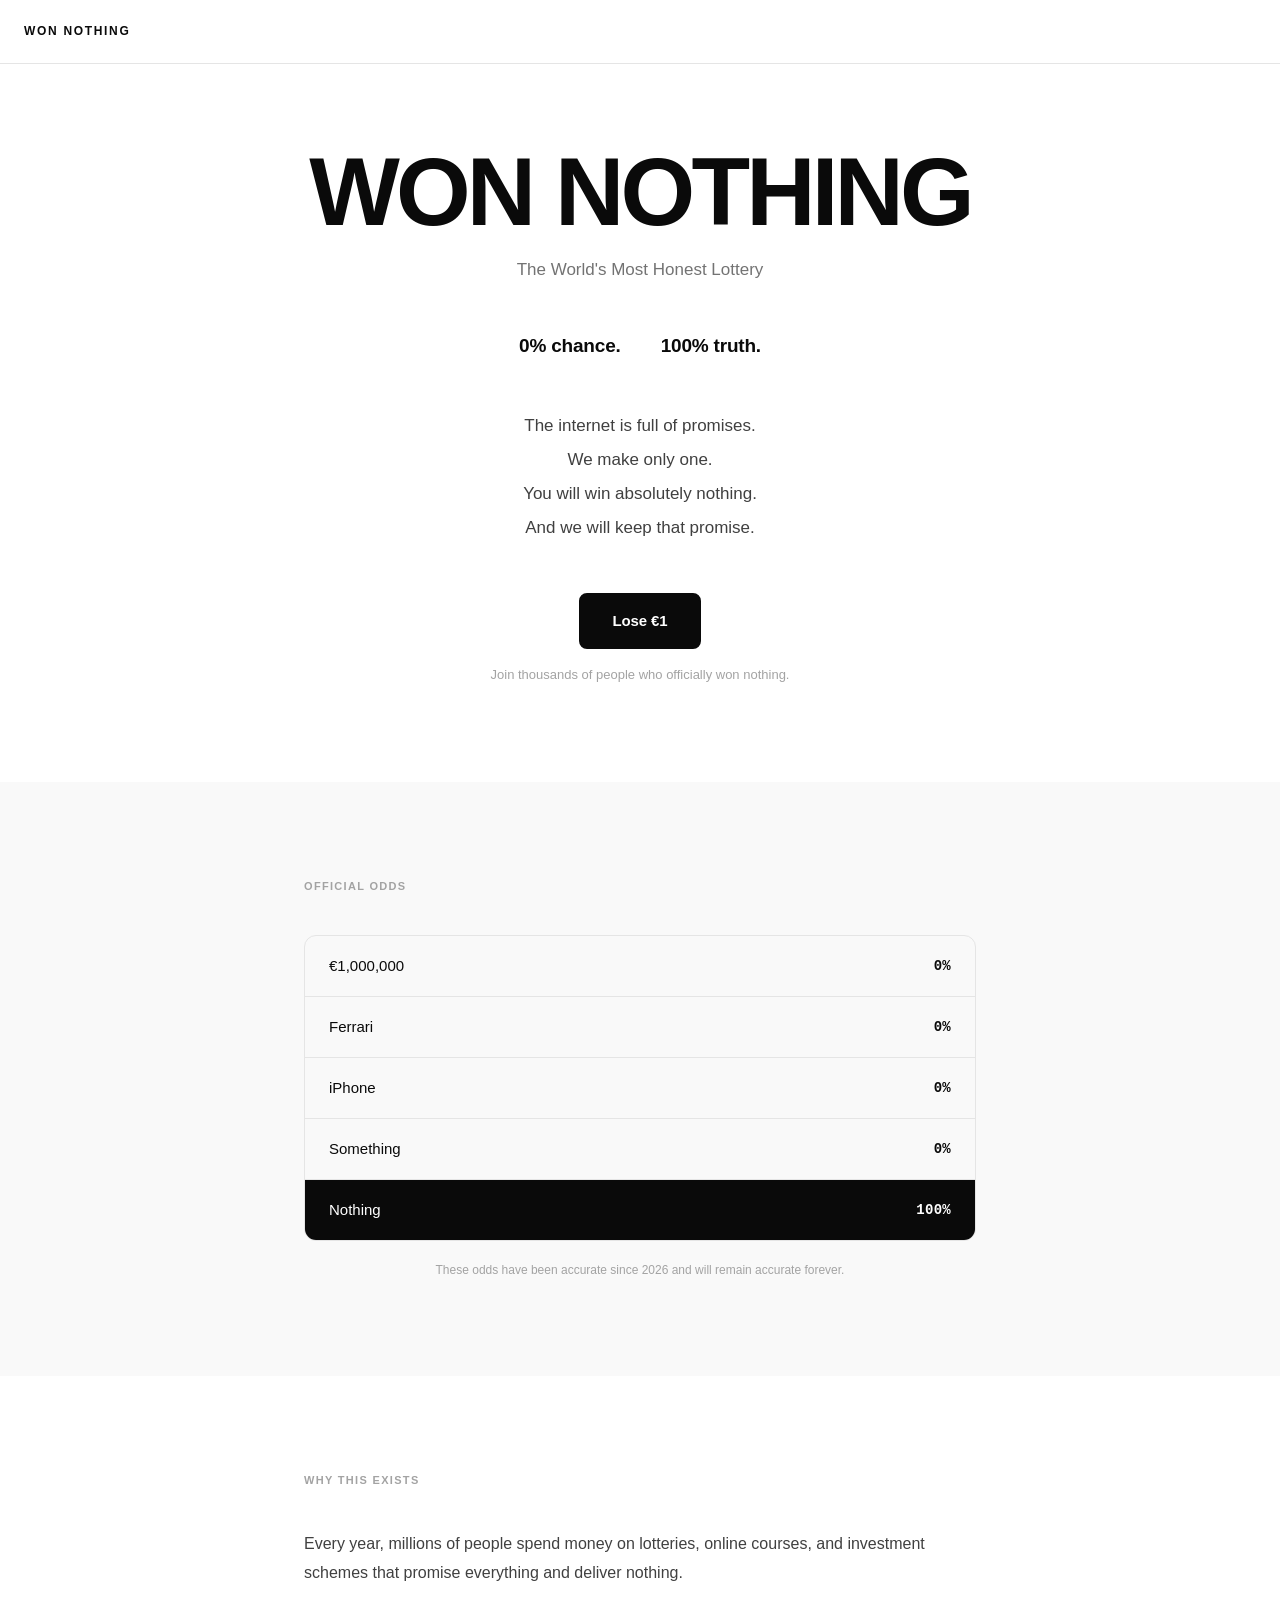
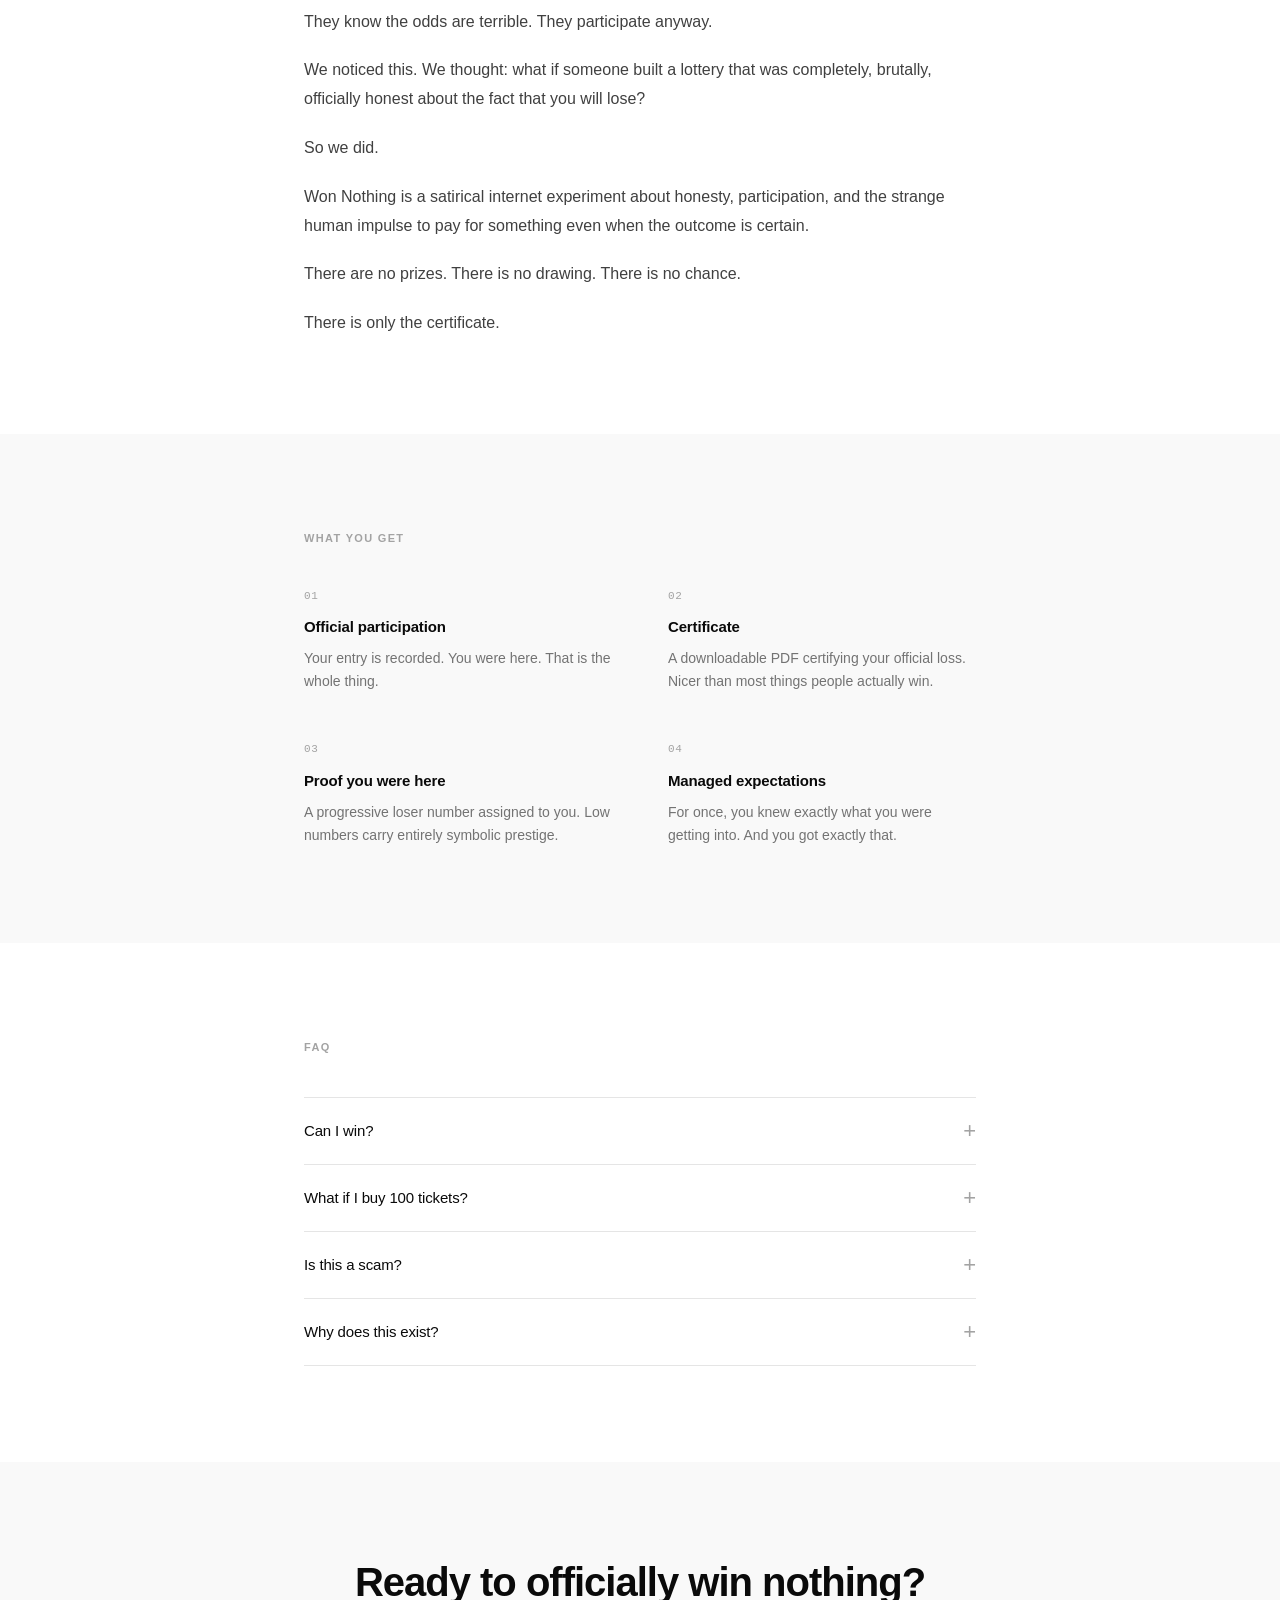
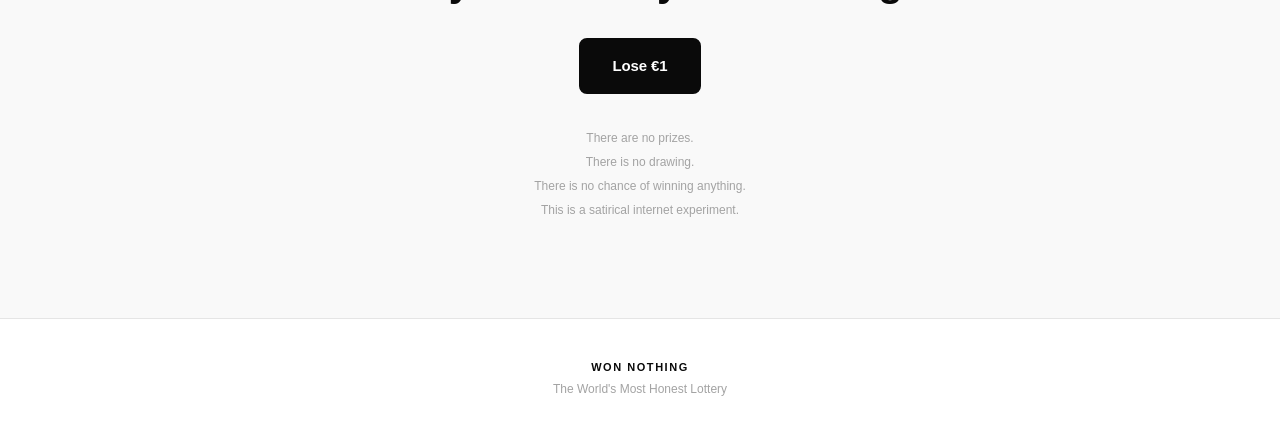
==== index.html @ f898b2bc "Initial Won Nothing MVP static site" ====
<!DOCTYPE html>
<html lang="en">
<head>
  <meta charset="UTF-8">
  <meta name="viewport" content="width=device-width, initial-scale=1.0">
  <title>Won Nothing — The World's Most Honest Lottery</title>
  <meta name="description" content="0% chance. 100% truth. You will win absolutely nothing. And we will keep that promise.">
  <meta property="og:title" content="Won Nothing — The World's Most Honest Lottery">
  <meta property="og:description" content="You will win absolutely nothing. And we will keep that promise.">
  <meta property="og:type" content="website">
  <link rel="stylesheet" href="styles.css">
</head>
<body>

  <!-- NAV -->
  <nav class="nav">
    <span class="nav-brand">Won Nothing</span>
  </nav>

  <!-- HERO -->
  <section class="hero">
    <div class="container">
      <h1 class="hero-title">WON NOTHING</h1>
      <p class="hero-tagline">The World's Most Honest Lottery</p>
      <div class="hero-stats">
        <span>0% chance.</span>
        <span>100% truth.</span>
      </div>
      <div class="hero-copy">
        <p>The internet is full of promises.</p>
        <p>We make only one.</p>
        <p>You will win absolutely nothing.</p>
        <p>And we will keep that promise.</p>
      </div>
      <a href="https://stripe-link-placeholder.com" class="btn">Lose €1</a>
      <p class="hero-secondary">Join thousands of people who officially won nothing.</p>
    </div>
  </section>

  <!-- PROBABILITY TABLE -->
  <section class="section section--gray">
    <div class="container">
      <p class="section-label">Official Odds</p>
      <div class="prob-table">
        <div class="prob-row">
          <span class="prob-prize">€1,000,000</span>
          <span class="prob-value">0%</span>
        </div>
        <div class="prob-row">
          <span class="prob-prize">Ferrari</span>
          <span class="prob-value">0%</span>
        </div>
        <div class="prob-row">
          <span class="prob-prize">iPhone</span>
          <span class="prob-value">0%</span>
        </div>
        <div class="prob-row">
          <span class="prob-prize">Something</span>
          <span class="prob-value">0%</span>
        </div>
        <div class="prob-row prob-row--highlight">
          <span class="prob-prize">Nothing</span>
          <span class="prob-value">100%</span>
        </div>
      </div>
      <p class="prob-note">These odds have been accurate since 2026 and will remain accurate forever.</p>
    </div>
  </section>

  <!-- WHY THIS EXISTS -->
  <section class="section">
    <div class="container">
      <p class="section-label">Why This Exists</p>
      <div class="why-copy">
        <p>Every year, millions of people spend money on lotteries, online courses, and investment schemes that promise everything and deliver nothing.</p>
        <p>They know the odds are terrible. They participate anyway.</p>
        <p>We noticed this. We thought: what if someone built a lottery that was completely, brutally, officially honest about the fact that you will lose?</p>
        <p>So we did.</p>
        <p>Won Nothing is a satirical internet experiment about honesty, participation, and the strange human impulse to pay for something even when the outcome is certain.</p>
        <p>There are no prizes. There is no drawing. There is no chance.</p>
        <p>There is only the certificate.</p>
      </div>
    </div>
  </section>

  <!-- WHAT YOU GET -->
  <section class="section section--gray">
    <div class="container">
      <p class="section-label">What You Get</p>
      <div class="benefits">
        <div class="benefit">
          <span class="benefit-number">01</span>
          <h3 class="benefit-title">Official participation</h3>
          <p class="benefit-desc">Your entry is recorded. You were here. That is the whole thing.</p>
        </div>
        <div class="benefit">
          <span class="benefit-number">02</span>
          <h3 class="benefit-title">Certificate</h3>
          <p class="benefit-desc">A downloadable PDF certifying your official loss. Nicer than most things people actually win.</p>
        </div>
        <div class="benefit">
          <span class="benefit-number">03</span>
          <h3 class="benefit-title">Proof you were here</h3>
          <p class="benefit-desc">A progressive loser number assigned to you. Low numbers carry entirely symbolic prestige.</p>
        </div>
        <div class="benefit">
          <span class="benefit-number">04</span>
          <h3 class="benefit-title">Managed expectations</h3>
          <p class="benefit-desc">For once, you knew exactly what you were getting into. And you got exactly that.</p>
        </div>
      </div>
    </div>
  </section>

  <!-- FAQ -->
  <section class="section">
    <div class="container">
      <p class="section-label">FAQ</p>
      <div class="faq-list">

        <div class="faq-item">
          <button class="faq-q" aria-expanded="false">Can I win?</button>
          <div class="faq-a" hidden>
            <p>No.</p>
          </div>
        </div>

        <div class="faq-item">
          <button class="faq-q" aria-expanded="false">What if I buy 100 tickets?</button>
          <div class="faq-a" hidden>
            <p>You will lose 100 times.</p>
          </div>
        </div>

        <div class="faq-item">
          <button class="faq-q" aria-expanded="false">Is this a scam?</button>
          <div class="faq-a" hidden>
            <p>No. Scams require false promises.</p>
          </div>
        </div>

        <div class="faq-item">
          <button class="faq-q" aria-expanded="false">Why does this exist?</button>
          <div class="faq-a" hidden>
            <p>We are still investigating.</p>
          </div>
        </div>

      </div>
    </div>
  </section>

  <!-- FINAL CTA -->
  <section class="section final-cta">
    <div class="container">
      <h2 class="final-cta-title">Ready to officially win nothing?</h2>
      <a href="https://stripe-link-placeholder.com" class="btn">Lose €1</a>
      <p class="disclaimer">
        There are no prizes.<br>
        There is no drawing.<br>
        There is no chance of winning anything.<br>
        This is a satirical internet experiment.
      </p>
    </div>
  </section>

  <!-- FOOTER -->
  <footer class="footer">
    <div class="container">
      <span class="footer-brand">Won Nothing</span>
      <p class="footer-tagline">The World's Most Honest Lottery</p>
    </div>
  </footer>

  <script src="script.js"></script>
</body>
</html>
---- styles.css ----
/* Won Nothing — styles.css */

*, *::before, *::after {
  box-sizing: border-box;
  margin: 0;
  padding: 0;
}

:root {
  --black: #0a0a0a;
  --white: #ffffff;
  --gray-50: #f9f9f9;
  --gray-100: #f3f3f3;
  --gray-200: #e5e5e5;
  --gray-400: #a3a3a3;
  --gray-500: #737373;
  --gray-700: #404040;
  --font: -apple-system, BlinkMacSystemFont, "Segoe UI", Roboto, Helvetica, Arial, sans-serif;
  --mono: "SF Mono", "Fira Code", Menlo, Consolas, monospace;
  --max-w: 720px;
  --section-py: 96px;
  --nav-h: 64px;
}

html {
  font-size: 16px;
  scroll-behavior: smooth;
}

body {
  font-family: var(--font);
  color: var(--black);
  background: var(--white);
  -webkit-font-smoothing: antialiased;
  -moz-osx-font-smoothing: grayscale;
  line-height: 1.6;
}

/* ── CONTAINER ── */
.container {
  max-width: var(--max-w);
  margin: 0 auto;
  padding: 0 24px;
}

/* ── NAV ── */
.nav {
  position: fixed;
  top: 0;
  left: 0;
  right: 0;
  z-index: 100;
  height: var(--nav-h);
  display: flex;
  align-items: center;
  padding: 0 24px;
  background: rgba(255, 255, 255, 0.92);
  backdrop-filter: blur(12px);
  -webkit-backdrop-filter: blur(12px);
  border-bottom: 1px solid var(--gray-200);
}

.nav-brand {
  font-size: 12px;
  font-weight: 700;
  letter-spacing: 0.14em;
  text-transform: uppercase;
  color: var(--black);
  text-decoration: none;
}

/* ── HERO ── */
.hero {
  padding-top: calc(var(--nav-h) + 80px);
  padding-bottom: var(--section-py);
  text-align: center;
}

.hero-title {
  font-size: clamp(52px, 12vw, 96px);
  font-weight: 800;
  letter-spacing: -0.04em;
  line-height: 1;
  margin-bottom: 16px;
}

.hero-tagline {
  font-size: 17px;
  color: var(--gray-500);
  font-weight: 400;
  margin-bottom: 48px;
  letter-spacing: 0;
}

.hero-stats {
  display: flex;
  gap: 40px;
  justify-content: center;
  margin-bottom: 48px;
}

.hero-stats span {
  font-size: 19px;
  font-weight: 600;
  letter-spacing: -0.01em;
}

.hero-copy {
  display: flex;
  flex-direction: column;
  gap: 2px;
  margin-bottom: 48px;
}

.hero-copy p {
  font-size: 17px;
  color: var(--gray-700);
  line-height: 1.9;
}

.hero-secondary {
  margin-top: 16px;
  font-size: 13px;
  color: var(--gray-400);
  letter-spacing: 0;
}

/* ── BUTTON ── */
.btn {
  display: inline-block;
  background: var(--black);
  color: var(--white);
  padding: 14px 32px;
  font-size: 15px;
  font-weight: 600;
  font-family: var(--font);
  border-radius: 8px;
  text-decoration: none;
  letter-spacing: -0.01em;
  border: 2px solid var(--black);
  cursor: pointer;
  transition: opacity 0.12s ease;
}

.btn:hover {
  opacity: 0.82;
}

.btn-outline {
  display: inline-block;
  background: transparent;
  color: var(--black);
  padding: 14px 32px;
  font-size: 15px;
  font-weight: 600;
  font-family: var(--font);
  border-radius: 8px;
  text-decoration: none;
  letter-spacing: -0.01em;
  border: 2px solid var(--gray-200);
  cursor: pointer;
  transition: border-color 0.12s ease;
}

.btn-outline:hover {
  border-color: var(--black);
}

/* ── SECTIONS ── */
.section {
  padding: var(--section-py) 0;
}

.section--gray {
  background: var(--gray-50);
}

.section-label {
  font-size: 11px;
  font-weight: 700;
  letter-spacing: 0.12em;
  text-transform: uppercase;
  color: var(--gray-400);
  margin-bottom: 40px;
}

/* ── PROBABILITY TABLE ── */
.prob-table {
  border: 1px solid var(--gray-200);
  border-radius: 12px;
  overflow: hidden;
  margin-bottom: 20px;
}

.prob-row {
  display: flex;
  justify-content: space-between;
  align-items: center;
  padding: 18px 24px;
  border-bottom: 1px solid var(--gray-200);
}

.prob-row:last-child {
  border-bottom: none;
}

.prob-row--highlight {
  background: var(--black);
  color: var(--white);
}

.prob-prize {
  font-size: 15px;
  font-weight: 500;
}

.prob-value {
  font-family: var(--mono);
  font-size: 14px;
  font-weight: 600;
  letter-spacing: 0.02em;
}

.prob-note {
  font-size: 12px;
  color: var(--gray-400);
  text-align: center;
}

/* ── WHY COPY ── */
.why-copy {
  display: flex;
  flex-direction: column;
  gap: 20px;
}

.why-copy p {
  font-size: 16px;
  line-height: 1.8;
  color: var(--gray-700);
}

/* ── BENEFITS ── */
.benefits {
  display: grid;
  grid-template-columns: 1fr 1fr;
  gap: 48px 56px;
}

.benefit-number {
  display: block;
  font-family: var(--mono);
  font-size: 11px;
  color: var(--gray-400);
  margin-bottom: 10px;
  letter-spacing: 0.06em;
}

.benefit-title {
  font-size: 15px;
  font-weight: 600;
  margin-bottom: 8px;
  letter-spacing: -0.01em;
}

.benefit-desc {
  font-size: 14px;
  color: var(--gray-500);
  line-height: 1.65;
}

/* ── FAQ ── */
.faq-list {
  display: flex;
  flex-direction: column;
}

.faq-item {
  border-bottom: 1px solid var(--gray-200);
}

.faq-item:first-child {
  border-top: 1px solid var(--gray-200);
}

.faq-q {
  display: flex;
  justify-content: space-between;
  align-items: center;
  width: 100%;
  padding: 22px 0;
  font-size: 15px;
  font-weight: 500;
  font-family: var(--font);
  background: none;
  border: none;
  cursor: pointer;
  text-align: left;
  color: var(--black);
  letter-spacing: -0.01em;
  gap: 16px;
}

.faq-q::after {
  content: '+';
  font-size: 22px;
  font-weight: 300;
  color: var(--gray-400);
  flex-shrink: 0;
  line-height: 1;
  transition: transform 0.15s ease;
}

.faq-q[aria-expanded="true"]::after {
  content: '−';
}

.faq-a {
  padding-bottom: 22px;
}

.faq-a p {
  font-size: 15px;
  color: var(--gray-500);
  line-height: 1.7;
}

/* ── FINAL CTA ── */
.final-cta {
  text-align: center;
  background: var(--gray-50);
}

.final-cta-title {
  font-size: clamp(26px, 5vw, 40px);
  font-weight: 700;
  letter-spacing: -0.025em;
  margin-bottom: 32px;
  line-height: 1.2;
}

.disclaimer {
  margin-top: 32px;
  font-size: 12px;
  color: var(--gray-400);
  line-height: 2;
}

/* ── FOOTER ── */
.footer {
  padding: 40px 0;
  border-top: 1px solid var(--gray-200);
  text-align: center;
}

.footer-brand {
  display: block;
  font-size: 11px;
  font-weight: 700;
  letter-spacing: 0.14em;
  text-transform: uppercase;
  margin-bottom: 4px;
}

.footer-tagline {
  font-size: 12px;
  color: var(--gray-400);
}

/* ── THANK YOU PAGE ── */
.ty-hero {
  padding-top: calc(var(--nav-h) + 80px);
  padding-bottom: var(--section-py);
  text-align: center;
}

.ty-label {
  font-size: 11px;
  font-weight: 700;
  letter-spacing: 0.12em;
  text-transform: uppercase;
  color: var(--gray-400);
  margin-bottom: 24px;
}

.ty-title {
  font-size: clamp(44px, 10vw, 80px);
  font-weight: 800;
  letter-spacing: -0.04em;
  line-height: 1;
  margin-bottom: 12px;
}

.ty-subtitle {
  font-size: clamp(18px, 4vw, 28px);
  font-weight: 500;
  color: var(--gray-500);
  letter-spacing: -0.02em;
  margin-bottom: 24px;
}

.ty-meta {
  font-size: 15px;
  color: var(--gray-500);
  max-width: 440px;
  margin: 0 auto;
  line-height: 1.7;
}

/* TICKET */
.ticket {
  border: 1px solid var(--gray-200);
  border-radius: 12px;
  padding: 40px 32px;
  text-align: center;
  margin-bottom: 32px;
  background: var(--white);
}

.ticket-number-label {
  display: block;
  font-size: 11px;
  font-weight: 700;
  letter-spacing: 0.12em;
  text-transform: uppercase;
  color: var(--gray-400);
  margin-bottom: 12px;
}

.ticket-number-value {
  display: block;
  font-family: var(--mono);
  font-size: clamp(48px, 12vw, 88px);
  font-weight: 700;
  letter-spacing: -0.03em;
  line-height: 1;
  color: var(--black);
}

.ticket-note {
  margin-top: 12px;
  font-size: 12px;
  color: var(--gray-400);
  display: block;
}

/* PRIZE SUMMARY */
.prize-summary-title {
  font-size: 11px;
  font-weight: 700;
  letter-spacing: 0.12em;
  text-transform: uppercase;
  color: var(--gray-400);
  margin-bottom: 16px;
}

/* TY ACTIONS */
.ty-actions {
  display: flex;
  flex-direction: column;
  align-items: center;
}

.ty-action-group {
  width: 100%;
  max-width: 400px;
  text-align: center;
  margin-bottom: 16px;
}

.ty-action-note {
  margin-top: 8px;
  font-size: 12px;
  color: var(--gray-400);
}

.ty-action-group .btn,
.ty-action-group .btn-outline {
  width: 100%;
  text-align: center;
}

/* SHARE */
.ty-share {
  margin-top: 64px;
  width: 100%;
  text-align: left;
}

.ty-share-title {
  font-size: 11px;
  font-weight: 700;
  letter-spacing: 0.12em;
  text-transform: uppercase;
  color: var(--gray-400);
  margin-bottom: 24px;
  text-align: center;
}

.share-option {
  border: 1px solid var(--gray-200);
  border-radius: 10px;
  padding: 20px 24px;
  margin-bottom: 12px;
}

.share-text {
  font-size: 14px;
  color: var(--gray-700);
  line-height: 1.65;
  margin-bottom: 8px;
  font-style: italic;
}

.share-source {
  font-size: 11px;
  color: var(--gray-400);
  letter-spacing: 0.04em;
  text-transform: uppercase;
  font-weight: 600;
}

/* ── RESPONSIVE ── */
@media (max-width: 600px) {
  :root {
    --section-py: 64px;
  }

  .hero {
    padding-top: calc(var(--nav-h) + 56px);
    padding-bottom: 64px;
  }

  .hero-stats {
    flex-direction: column;
    gap: 8px;
    align-items: center;
  }

  .benefits {
    grid-template-columns: 1fr;
    gap: 36px;
  }

  .ty-hero {
    padding-top: calc(var(--nav-h) + 40px);
  }

  .ticket {
    padding: 32px 24px;
  }
}
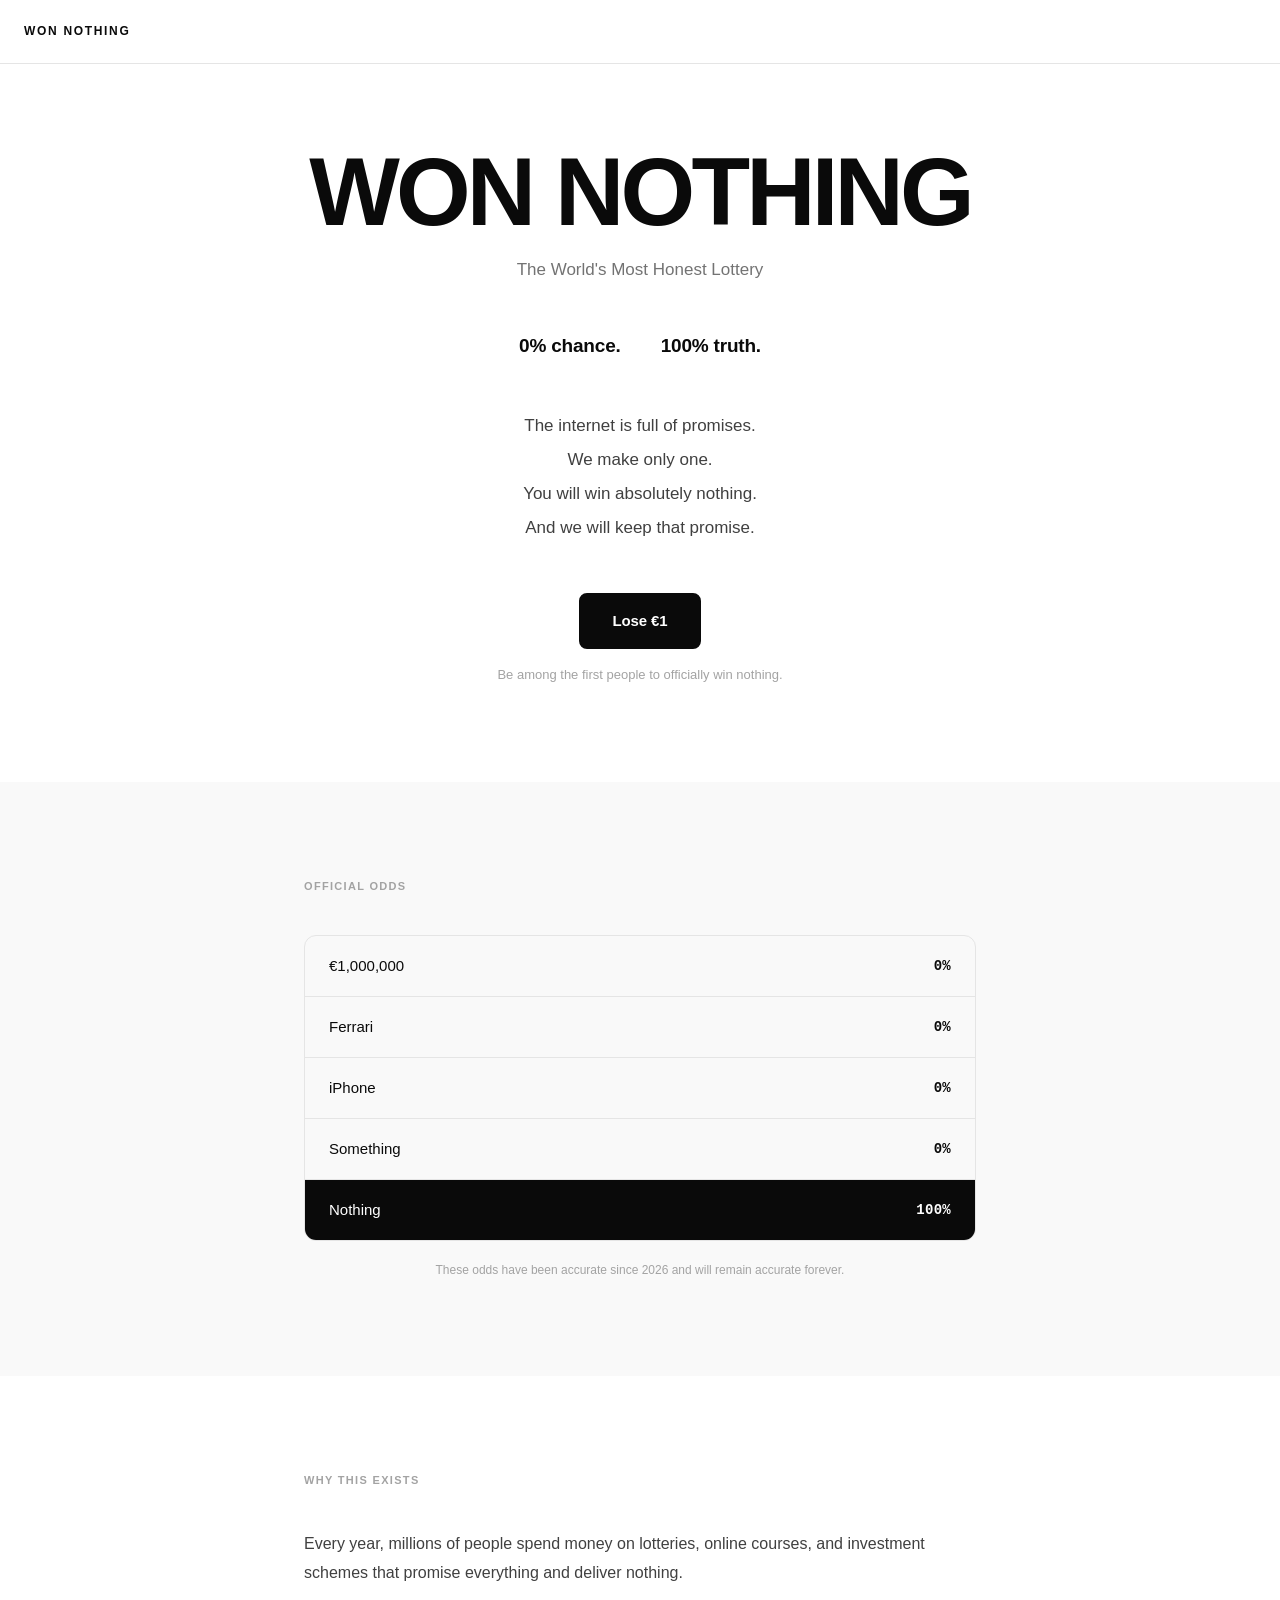
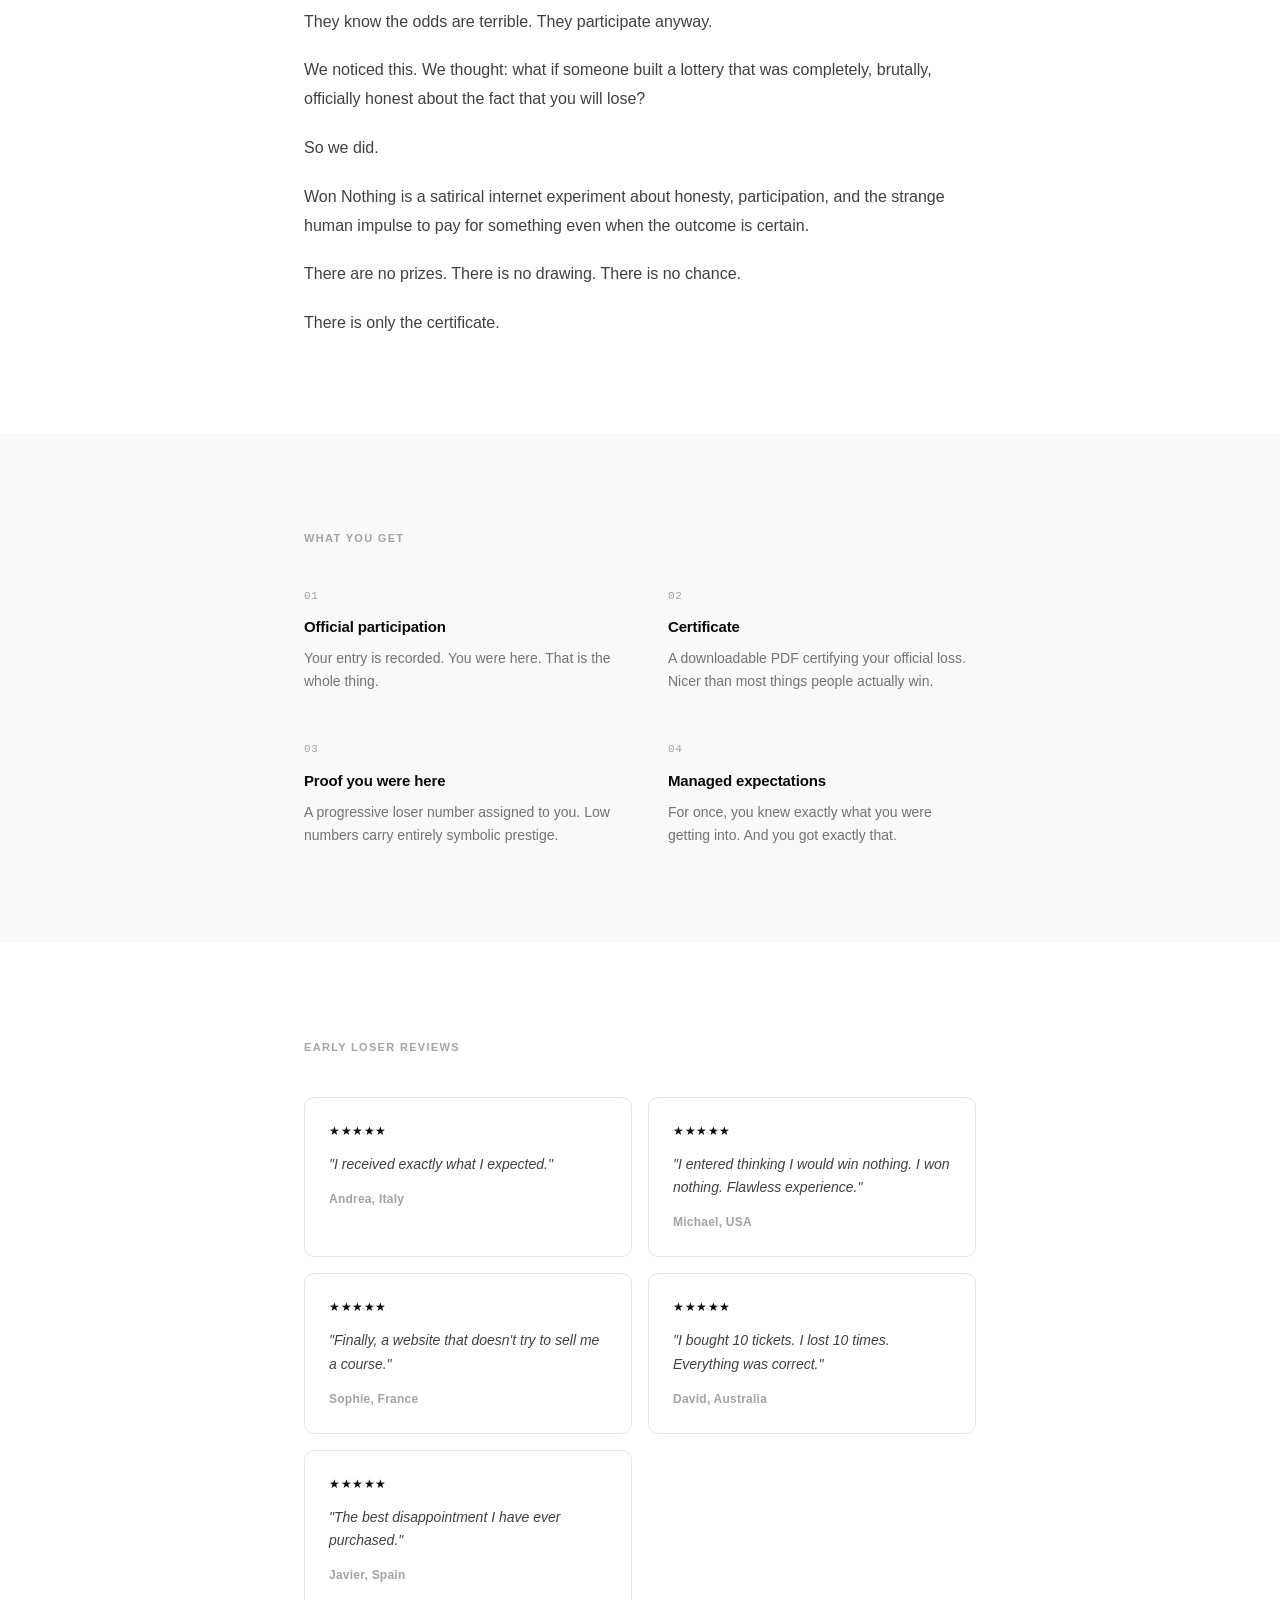
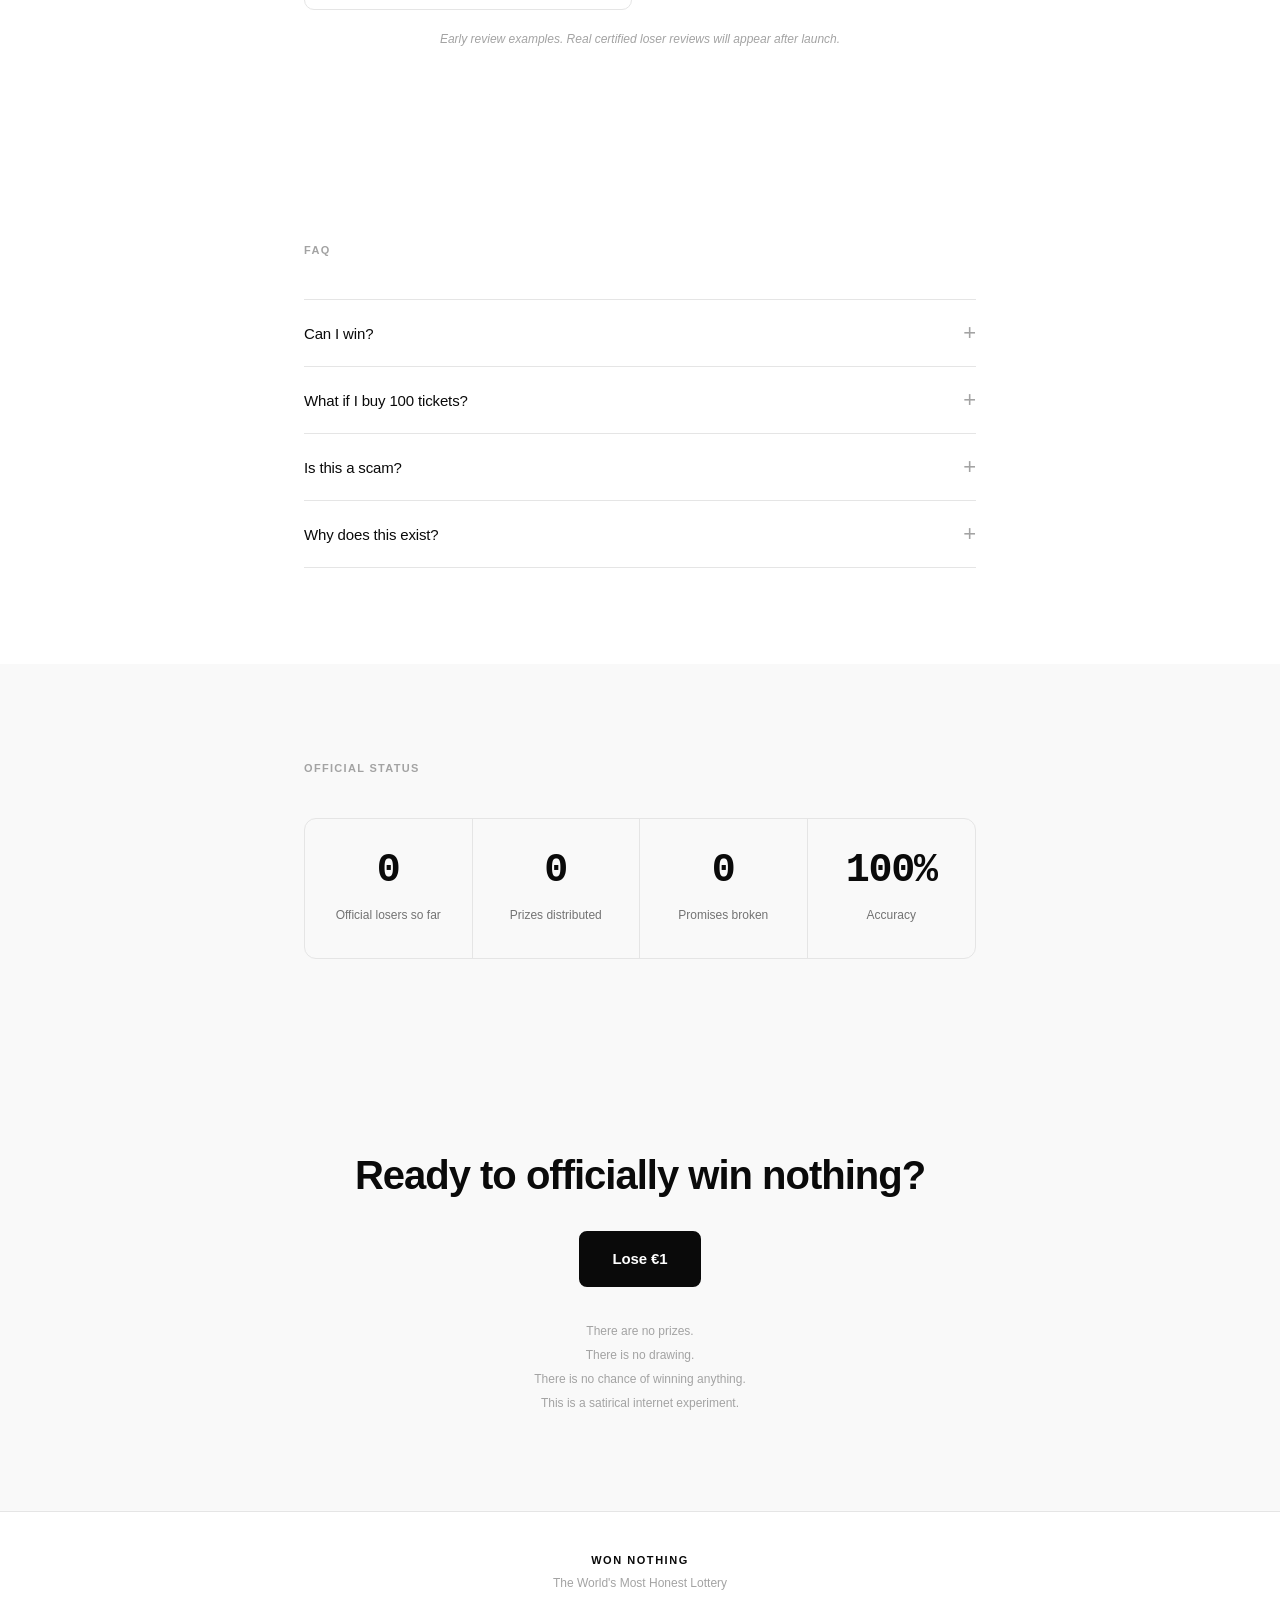
==== commit b9a57a0c: "Add early loser reviews, official status section, update certificate copy" ====
--- a/index.html
+++ b/index.html
@@ -33,7 +33,7 @@
         <p>And we will keep that promise.</p>
       </div>
       <a href="https://stripe-link-placeholder.com" class="btn">Lose €1</a>
-      <p class="hero-secondary">Join thousands of people who officially won nothing.</p>
+      <p class="hero-secondary">Be among the first people to officially win nothing.</p>
     </div>
   </section>
 
@@ -112,6 +112,47 @@
     </div>
   </section>
 
+  <!-- EARLY LOSER REVIEWS -->
+  <section class="section">
+    <div class="container">
+      <p class="section-label">Early Loser Reviews</p>
+      <div class="reviews">
+
+        <div class="review-card">
+          <p class="review-stars">★★★★★</p>
+          <p class="review-text">"I received exactly what I expected."</p>
+          <p class="review-author">Andrea, Italy</p>
+        </div>
+
+        <div class="review-card">
+          <p class="review-stars">★★★★★</p>
+          <p class="review-text">"I entered thinking I would win nothing. I won nothing. Flawless experience."</p>
+          <p class="review-author">Michael, USA</p>
+        </div>
+
+        <div class="review-card">
+          <p class="review-stars">★★★★★</p>
+          <p class="review-text">"Finally, a website that doesn't try to sell me a course."</p>
+          <p class="review-author">Sophie, France</p>
+        </div>
+
+        <div class="review-card">
+          <p class="review-stars">★★★★★</p>
+          <p class="review-text">"I bought 10 tickets. I lost 10 times. Everything was correct."</p>
+          <p class="review-author">David, Australia</p>
+        </div>
+
+        <div class="review-card review-card--last">
+          <p class="review-stars">★★★★★</p>
+          <p class="review-text">"The best disappointment I have ever purchased."</p>
+          <p class="review-author">Javier, Spain</p>
+        </div>
+
+      </div>
+      <p class="reviews-note">Early review examples. Real certified loser reviews will appear after launch.</p>
+    </div>
+  </section>
+
   <!-- FAQ -->
   <section class="section">
     <div class="container">
@@ -146,6 +187,31 @@
           </div>
         </div>
 
+      </div>
+    </div>
+  </section>
+
+  <!-- OFFICIAL STATUS -->
+  <section class="section section--gray">
+    <div class="container">
+      <p class="section-label">Official Status</p>
+      <div class="status-grid">
+        <div class="status-item">
+          <span class="status-number">0</span>
+          <span class="status-label">Official losers so far</span>
+        </div>
+        <div class="status-item">
+          <span class="status-number">0</span>
+          <span class="status-label">Prizes distributed</span>
+        </div>
+        <div class="status-item">
+          <span class="status-number">0</span>
+          <span class="status-label">Promises broken</span>
+        </div>
+        <div class="status-item status-item--accent">
+          <span class="status-number">100%</span>
+          <span class="status-label">Accuracy</span>
+        </div>
       </div>
     </div>
   </section>
--- a/styles.css
+++ b/styles.css
@@ -520,6 +520,94 @@
   font-weight: 600;
 }
 
+/* ── REVIEWS ── */
+.reviews {
+  display: grid;
+  grid-template-columns: 1fr 1fr;
+  gap: 16px;
+  margin-bottom: 20px;
+}
+
+.review-card--last {
+  grid-column: 1 / -1;
+  max-width: calc(50% - 8px);
+}
+
+.review-card {
+  border: 1px solid var(--gray-200);
+  border-radius: 10px;
+  padding: 24px;
+}
+
+.review-stars {
+  font-size: 12px;
+  letter-spacing: 0.05em;
+  margin-bottom: 12px;
+  color: var(--black);
+}
+
+.review-text {
+  font-size: 14px;
+  color: var(--gray-700);
+  line-height: 1.65;
+  margin-bottom: 14px;
+  font-style: italic;
+}
+
+.review-author {
+  font-size: 12px;
+  color: var(--gray-400);
+  font-weight: 600;
+  letter-spacing: 0.02em;
+}
+
+.reviews-note {
+  font-size: 12px;
+  color: var(--gray-400);
+  text-align: center;
+  font-style: italic;
+}
+
+/* ── STATUS GRID ── */
+.status-grid {
+  display: grid;
+  grid-template-columns: repeat(4, 1fr);
+  border: 1px solid var(--gray-200);
+  border-radius: 12px;
+  overflow: hidden;
+}
+
+.status-item {
+  padding: 32px 20px;
+  text-align: center;
+  border-right: 1px solid var(--gray-200);
+}
+
+.status-item:last-child {
+  border-right: none;
+}
+
+.status-number {
+  display: block;
+  font-family: var(--mono);
+  font-size: 40px;
+  font-weight: 700;
+  letter-spacing: -0.03em;
+  line-height: 1;
+  margin-bottom: 10px;
+  color: var(--black);
+}
+
+.status-label {
+  font-size: 12px;
+  color: var(--gray-500);
+  line-height: 1.45;
+}
+
+.status-item--accent .status-number {
+  color: var(--black);
+}
+
 /* ── RESPONSIVE ── */
 @media (max-width: 600px) {
   :root {
@@ -542,6 +630,36 @@
     gap: 36px;
   }
 
+  .reviews {
+    grid-template-columns: 1fr;
+  }
+
+  .review-card--last {
+    grid-column: auto;
+    max-width: 100%;
+  }
+
+  .status-grid {
+    grid-template-columns: 1fr 1fr;
+  }
+
+  .status-item {
+    border-bottom: 1px solid var(--gray-200);
+    padding: 24px 16px;
+  }
+
+  .status-item:nth-child(2n) {
+    border-right: none;
+  }
+
+  .status-item:nth-last-child(-n+2) {
+    border-bottom: none;
+  }
+
+  .status-number {
+    font-size: 32px;
+  }
+
   .ty-hero {
     padding-top: calc(var(--nav-h) + 40px);
   }
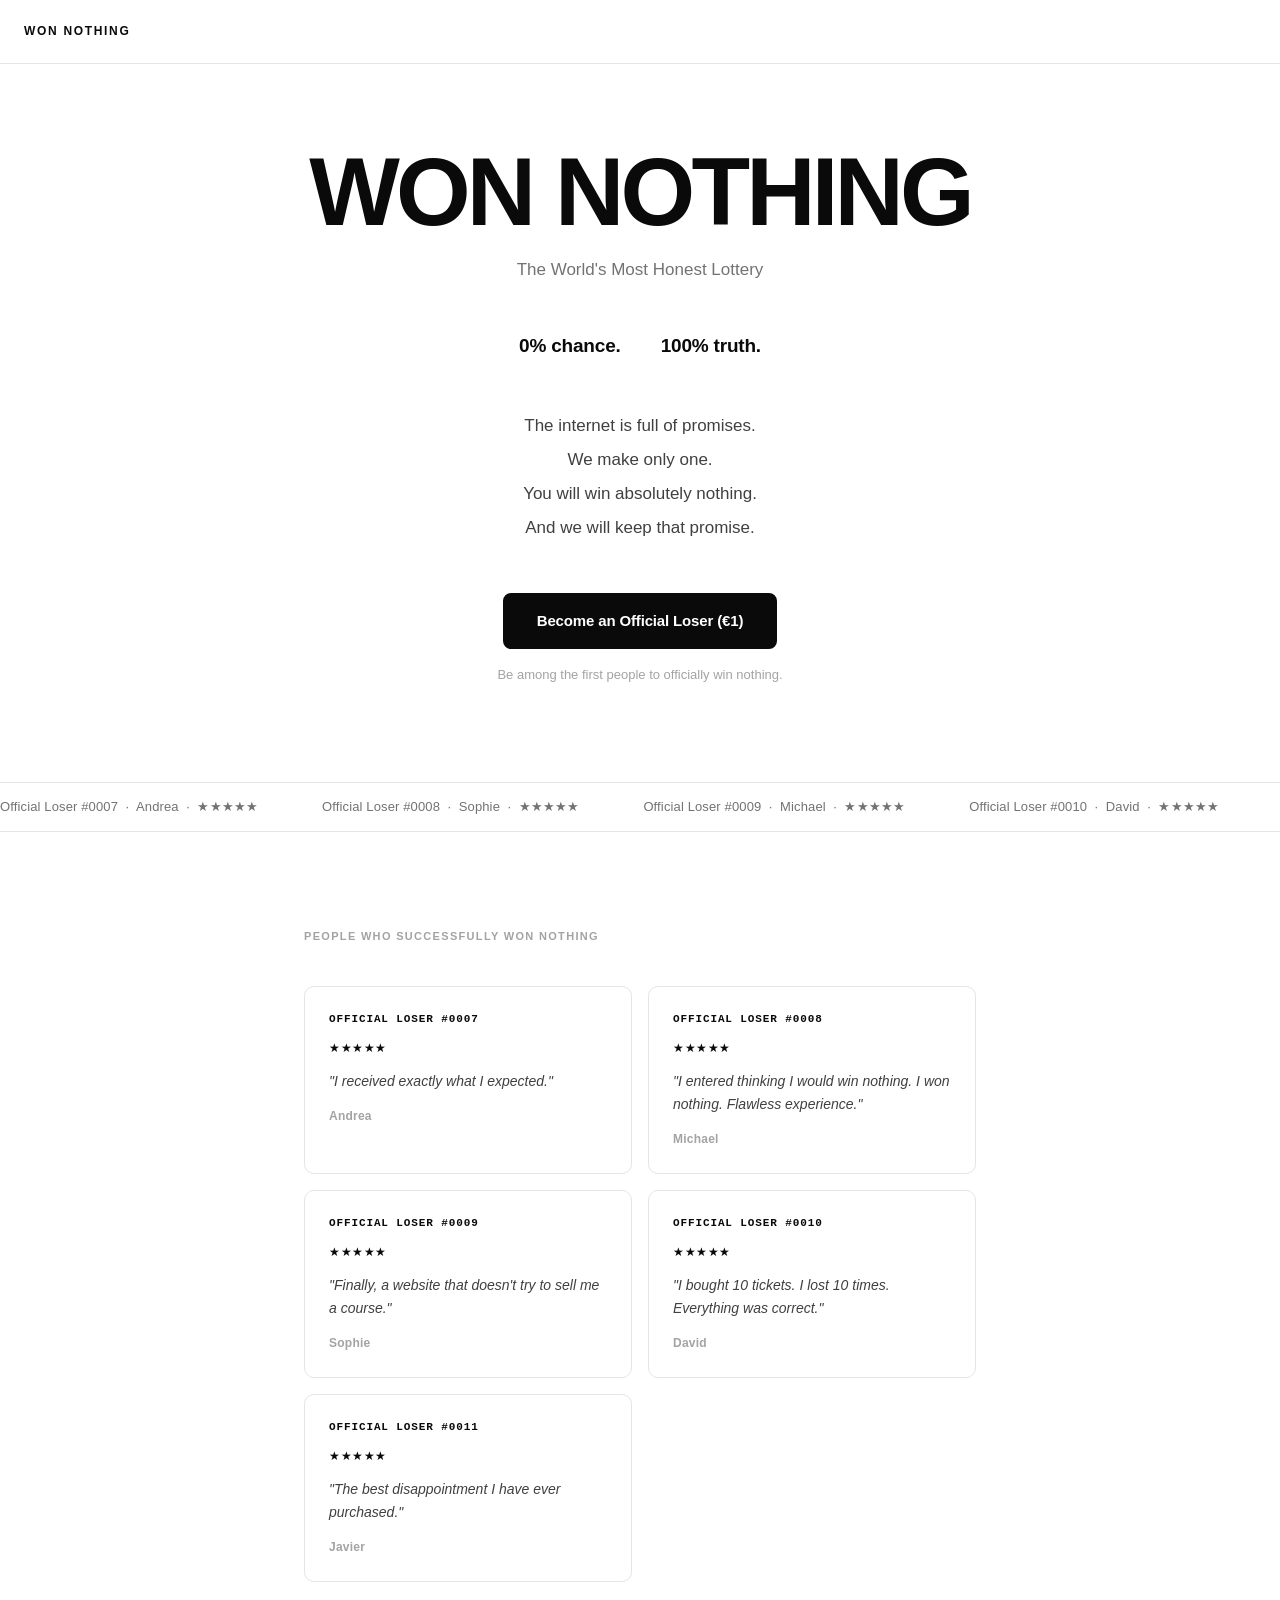
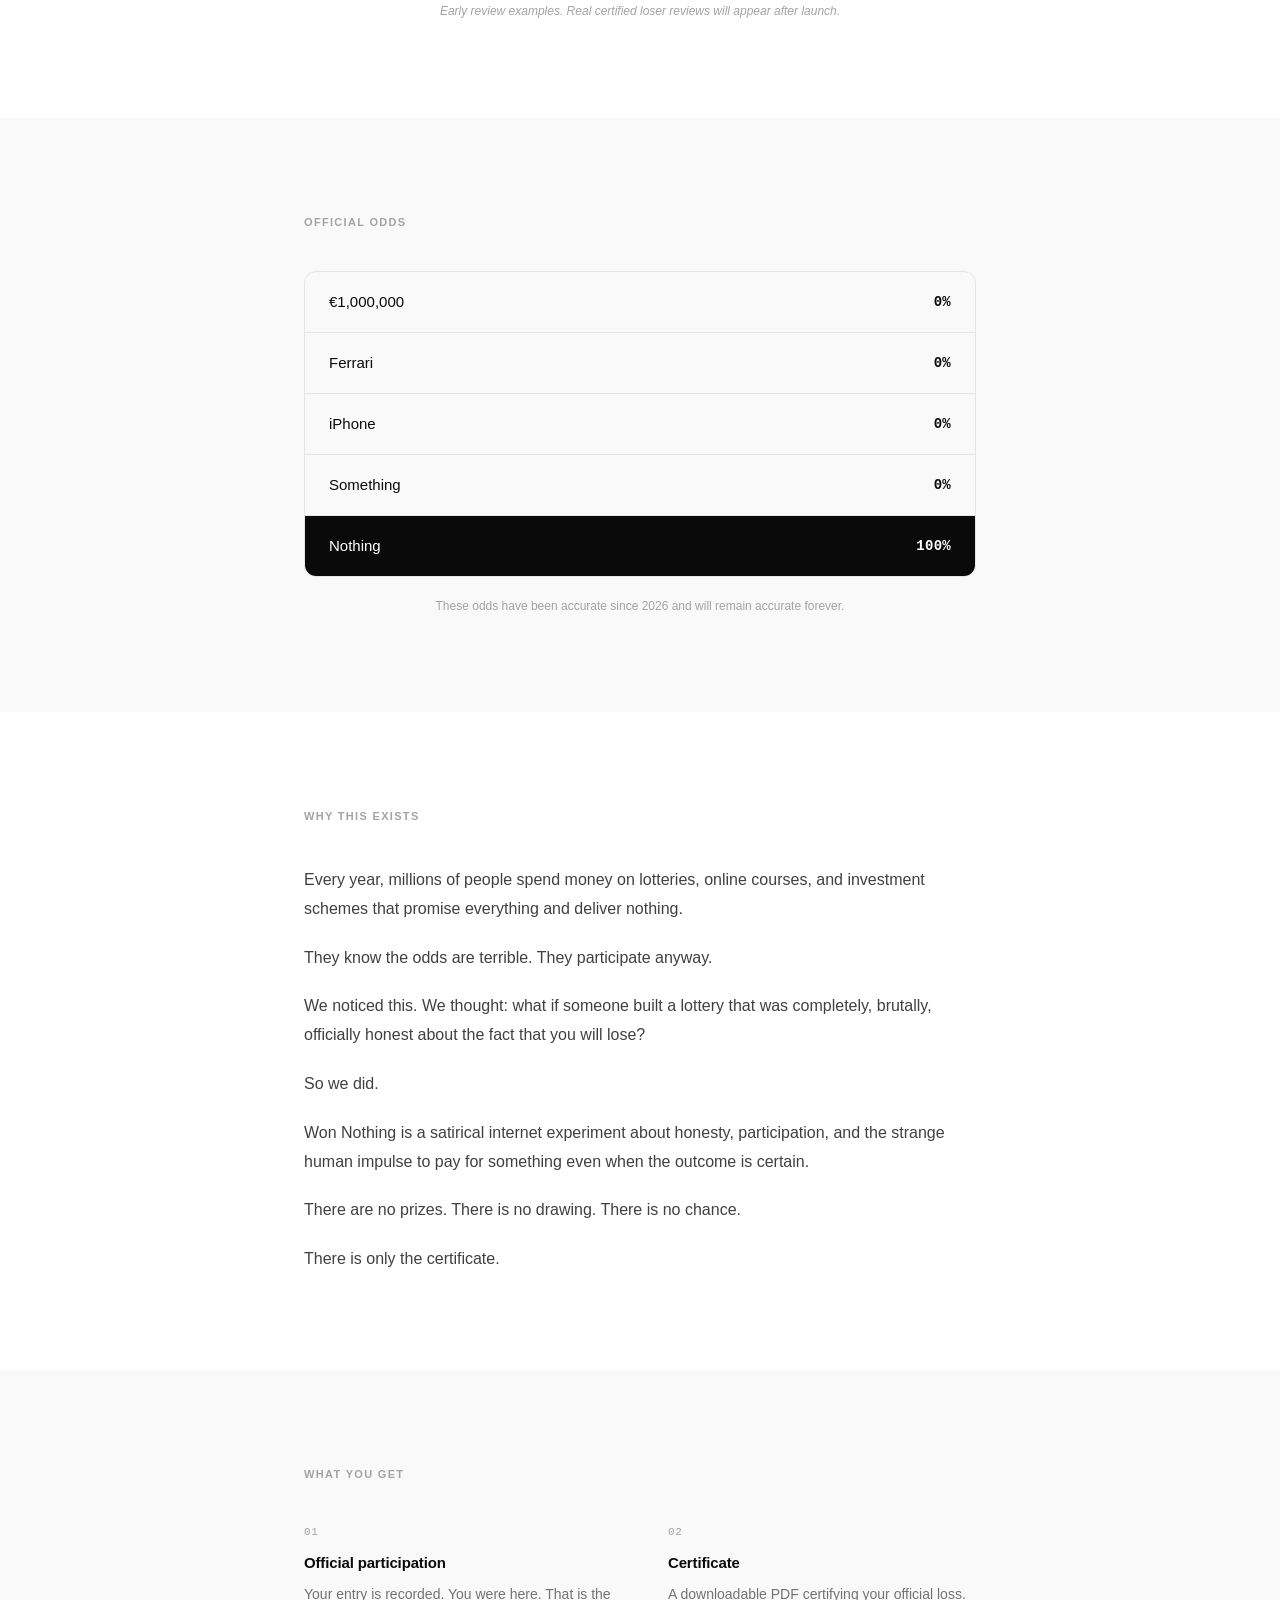
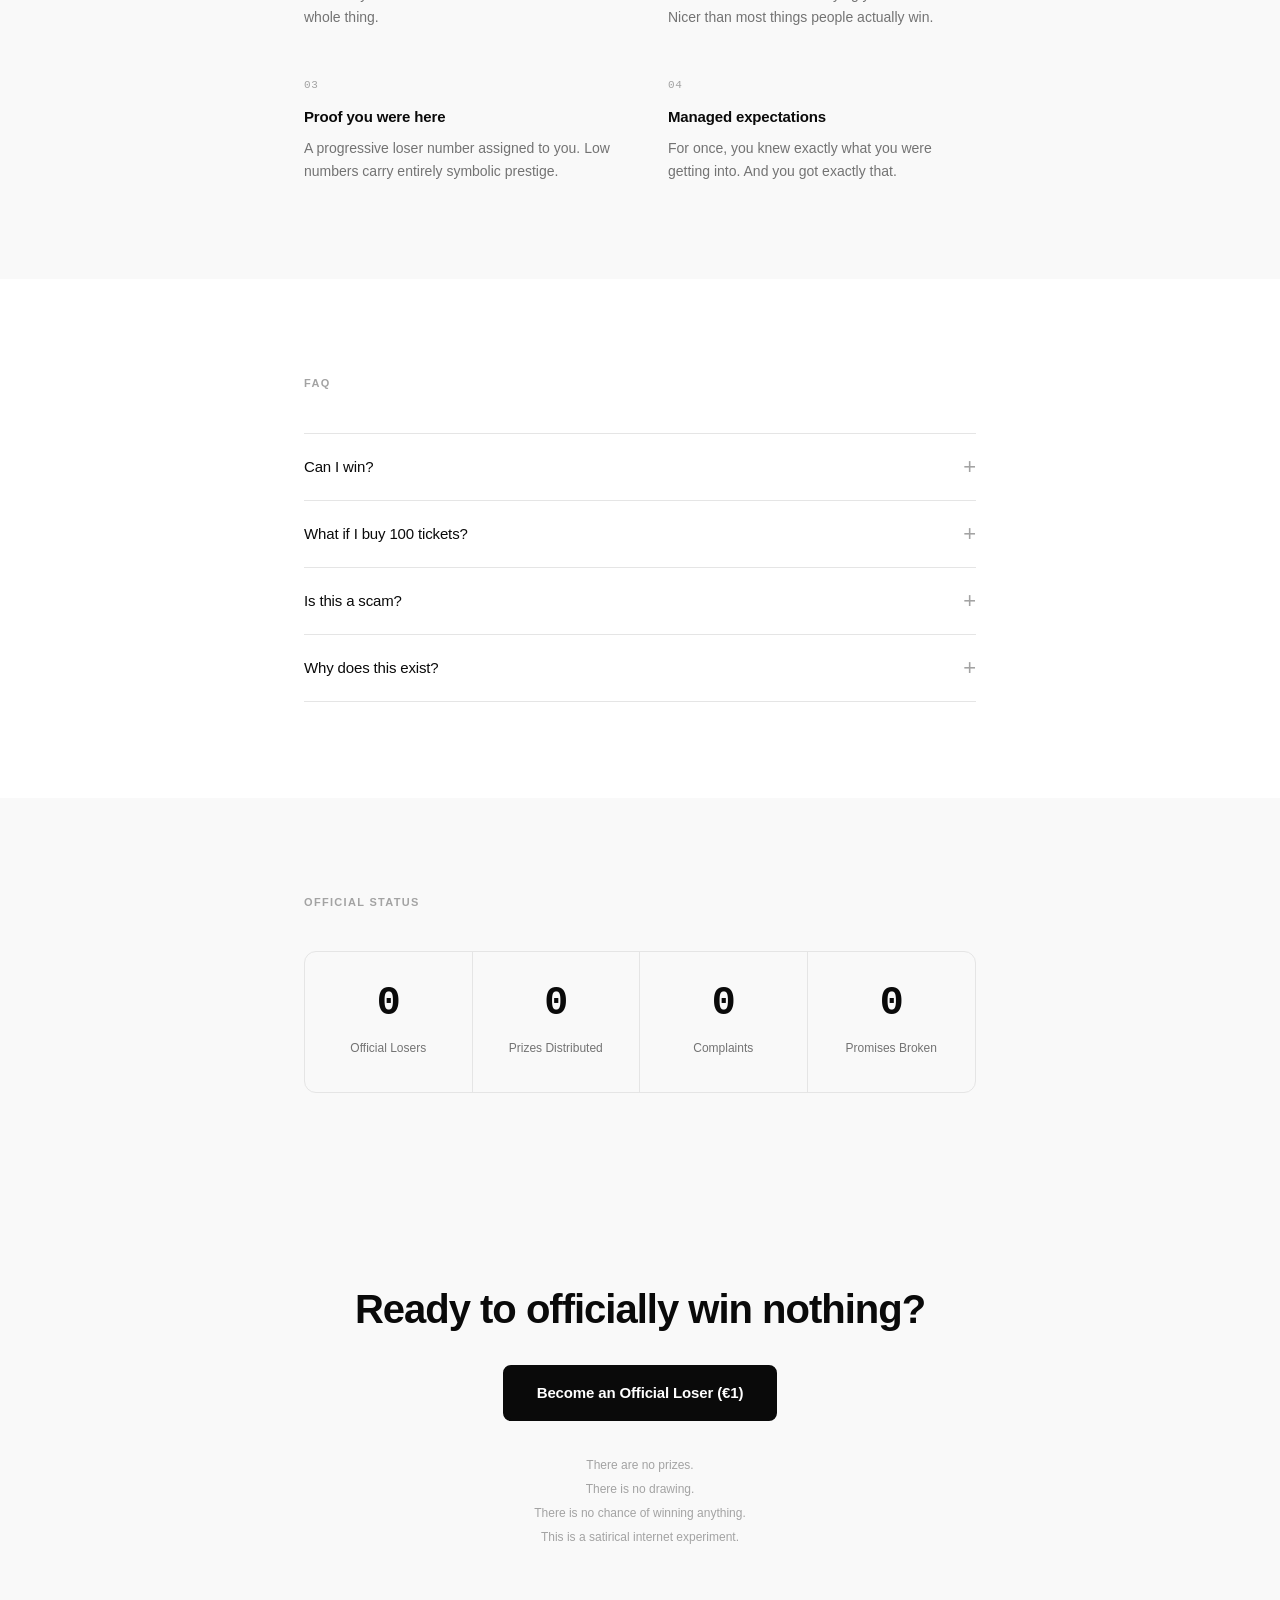
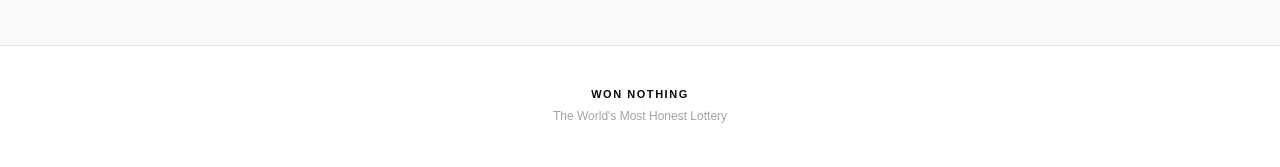
==== commit 3f0c2344: "Sprint 2: social identity layer - ticker, reviews moved, CTA updated" ====
--- a/index.html
+++ b/index.html
@@ -32,8 +32,70 @@
         <p>You will win absolutely nothing.</p>
         <p>And we will keep that promise.</p>
       </div>
-      <a href="https://stripe-link-placeholder.com" class="btn">Lose €1</a>
+      <a href="https://stripe-link-placeholder.com" class="btn">Become an Official Loser (€1)</a>
       <p class="hero-secondary">Be among the first people to officially win nothing.</p>
+    </div>
+  </section>
+
+  <!-- TICKER -->
+  <div class="ticker-wrap">
+    <div class="ticker">
+      <span class="ticker-item">Official Loser #0007 &nbsp;·&nbsp; Andrea &nbsp;·&nbsp; ★★★★★</span>
+      <span class="ticker-item">Official Loser #0008 &nbsp;·&nbsp; Sophie &nbsp;·&nbsp; ★★★★★</span>
+      <span class="ticker-item">Official Loser #0009 &nbsp;·&nbsp; Michael &nbsp;·&nbsp; ★★★★★</span>
+      <span class="ticker-item">Official Loser #0010 &nbsp;·&nbsp; David &nbsp;·&nbsp; ★★★★★</span>
+      <span class="ticker-item">Official Loser #0011 &nbsp;·&nbsp; Javier &nbsp;·&nbsp; ★★★★★</span>
+      <span class="ticker-item">Official Loser #0007 &nbsp;·&nbsp; Andrea &nbsp;·&nbsp; ★★★★★</span>
+      <span class="ticker-item">Official Loser #0008 &nbsp;·&nbsp; Sophie &nbsp;·&nbsp; ★★★★★</span>
+      <span class="ticker-item">Official Loser #0009 &nbsp;·&nbsp; Michael &nbsp;·&nbsp; ★★★★★</span>
+      <span class="ticker-item">Official Loser #0010 &nbsp;·&nbsp; David &nbsp;·&nbsp; ★★★★★</span>
+      <span class="ticker-item">Official Loser #0011 &nbsp;·&nbsp; Javier &nbsp;·&nbsp; ★★★★★</span>
+    </div>
+  </div>
+
+  <!-- PEOPLE WHO SUCCESSFULLY WON NOTHING -->
+  <section class="section">
+    <div class="container">
+      <p class="section-label">People Who Successfully Won Nothing</p>
+      <div class="reviews">
+
+        <div class="review-card">
+          <p class="review-number">Official Loser #0007</p>
+          <p class="review-stars">★★★★★</p>
+          <p class="review-text">"I received exactly what I expected."</p>
+          <p class="review-author">Andrea</p>
+        </div>
+
+        <div class="review-card">
+          <p class="review-number">Official Loser #0008</p>
+          <p class="review-stars">★★★★★</p>
+          <p class="review-text">"I entered thinking I would win nothing. I won nothing. Flawless experience."</p>
+          <p class="review-author">Michael</p>
+        </div>
+
+        <div class="review-card">
+          <p class="review-number">Official Loser #0009</p>
+          <p class="review-stars">★★★★★</p>
+          <p class="review-text">"Finally, a website that doesn't try to sell me a course."</p>
+          <p class="review-author">Sophie</p>
+        </div>
+
+        <div class="review-card">
+          <p class="review-number">Official Loser #0010</p>
+          <p class="review-stars">★★★★★</p>
+          <p class="review-text">"I bought 10 tickets. I lost 10 times. Everything was correct."</p>
+          <p class="review-author">David</p>
+        </div>
+
+        <div class="review-card review-card--last">
+          <p class="review-number">Official Loser #0011</p>
+          <p class="review-stars">★★★★★</p>
+          <p class="review-text">"The best disappointment I have ever purchased."</p>
+          <p class="review-author">Javier</p>
+        </div>
+
+      </div>
+      <p class="reviews-note">Early review examples. Real certified loser reviews will appear after launch.</p>
     </div>
   </section>
 
@@ -112,47 +174,6 @@
     </div>
   </section>
 
-  <!-- EARLY LOSER REVIEWS -->
-  <section class="section">
-    <div class="container">
-      <p class="section-label">Early Loser Reviews</p>
-      <div class="reviews">
-
-        <div class="review-card">
-          <p class="review-stars">★★★★★</p>
-          <p class="review-text">"I received exactly what I expected."</p>
-          <p class="review-author">Andrea, Italy</p>
-        </div>
-
-        <div class="review-card">
-          <p class="review-stars">★★★★★</p>
-          <p class="review-text">"I entered thinking I would win nothing. I won nothing. Flawless experience."</p>
-          <p class="review-author">Michael, USA</p>
-        </div>
-
-        <div class="review-card">
-          <p class="review-stars">★★★★★</p>
-          <p class="review-text">"Finally, a website that doesn't try to sell me a course."</p>
-          <p class="review-author">Sophie, France</p>
-        </div>
-
-        <div class="review-card">
-          <p class="review-stars">★★★★★</p>
-          <p class="review-text">"I bought 10 tickets. I lost 10 times. Everything was correct."</p>
-          <p class="review-author">David, Australia</p>
-        </div>
-
-        <div class="review-card review-card--last">
-          <p class="review-stars">★★★★★</p>
-          <p class="review-text">"The best disappointment I have ever purchased."</p>
-          <p class="review-author">Javier, Spain</p>
-        </div>
-
-      </div>
-      <p class="reviews-note">Early review examples. Real certified loser reviews will appear after launch.</p>
-    </div>
-  </section>
-
   <!-- FAQ -->
   <section class="section">
     <div class="container">
@@ -198,19 +219,19 @@
       <div class="status-grid">
         <div class="status-item">
           <span class="status-number">0</span>
-          <span class="status-label">Official losers so far</span>
-        </div>
-        <div class="status-item">
-          <span class="status-number">0</span>
-          <span class="status-label">Prizes distributed</span>
-        </div>
-        <div class="status-item">
-          <span class="status-number">0</span>
-          <span class="status-label">Promises broken</span>
-        </div>
-        <div class="status-item status-item--accent">
-          <span class="status-number">100%</span>
-          <span class="status-label">Accuracy</span>
+          <span class="status-label">Official Losers</span>
+        </div>
+        <div class="status-item">
+          <span class="status-number">0</span>
+          <span class="status-label">Prizes Distributed</span>
+        </div>
+        <div class="status-item">
+          <span class="status-number">0</span>
+          <span class="status-label">Complaints</span>
+        </div>
+        <div class="status-item">
+          <span class="status-number">0</span>
+          <span class="status-label">Promises Broken</span>
         </div>
       </div>
     </div>
@@ -220,7 +241,7 @@
   <section class="section final-cta">
     <div class="container">
       <h2 class="final-cta-title">Ready to officially win nothing?</h2>
-      <a href="https://stripe-link-placeholder.com" class="btn">Lose €1</a>
+      <a href="https://stripe-link-placeholder.com" class="btn">Become an Official Loser (€1)</a>
       <p class="disclaimer">
         There are no prizes.<br>
         There is no drawing.<br>
--- a/styles.css
+++ b/styles.css
@@ -520,6 +520,39 @@
   font-weight: 600;
 }
 
+/* ── TICKER ── */
+.ticker-wrap {
+  overflow: hidden;
+  border-top: 1px solid var(--gray-200);
+  border-bottom: 1px solid var(--gray-200);
+  padding: 14px 0;
+  background: var(--white);
+}
+
+.ticker {
+  display: flex;
+  gap: 64px;
+  white-space: nowrap;
+  width: max-content;
+  animation: ticker-scroll 35s linear infinite;
+}
+
+.ticker:hover {
+  animation-play-state: paused;
+}
+
+@keyframes ticker-scroll {
+  0%   { transform: translateX(0); }
+  100% { transform: translateX(-50%); }
+}
+
+.ticker-item {
+  font-size: 13px;
+  color: var(--gray-500);
+  flex-shrink: 0;
+  letter-spacing: 0.01em;
+}
+
 /* ── REVIEWS ── */
 .reviews {
   display: grid;
@@ -537,6 +570,16 @@
   border: 1px solid var(--gray-200);
   border-radius: 10px;
   padding: 24px;
+}
+
+.review-number {
+  font-family: var(--mono);
+  font-size: 11px;
+  font-weight: 700;
+  letter-spacing: 0.08em;
+  color: var(--black);
+  margin-bottom: 10px;
+  text-transform: uppercase;
 }
 
 .review-stars {
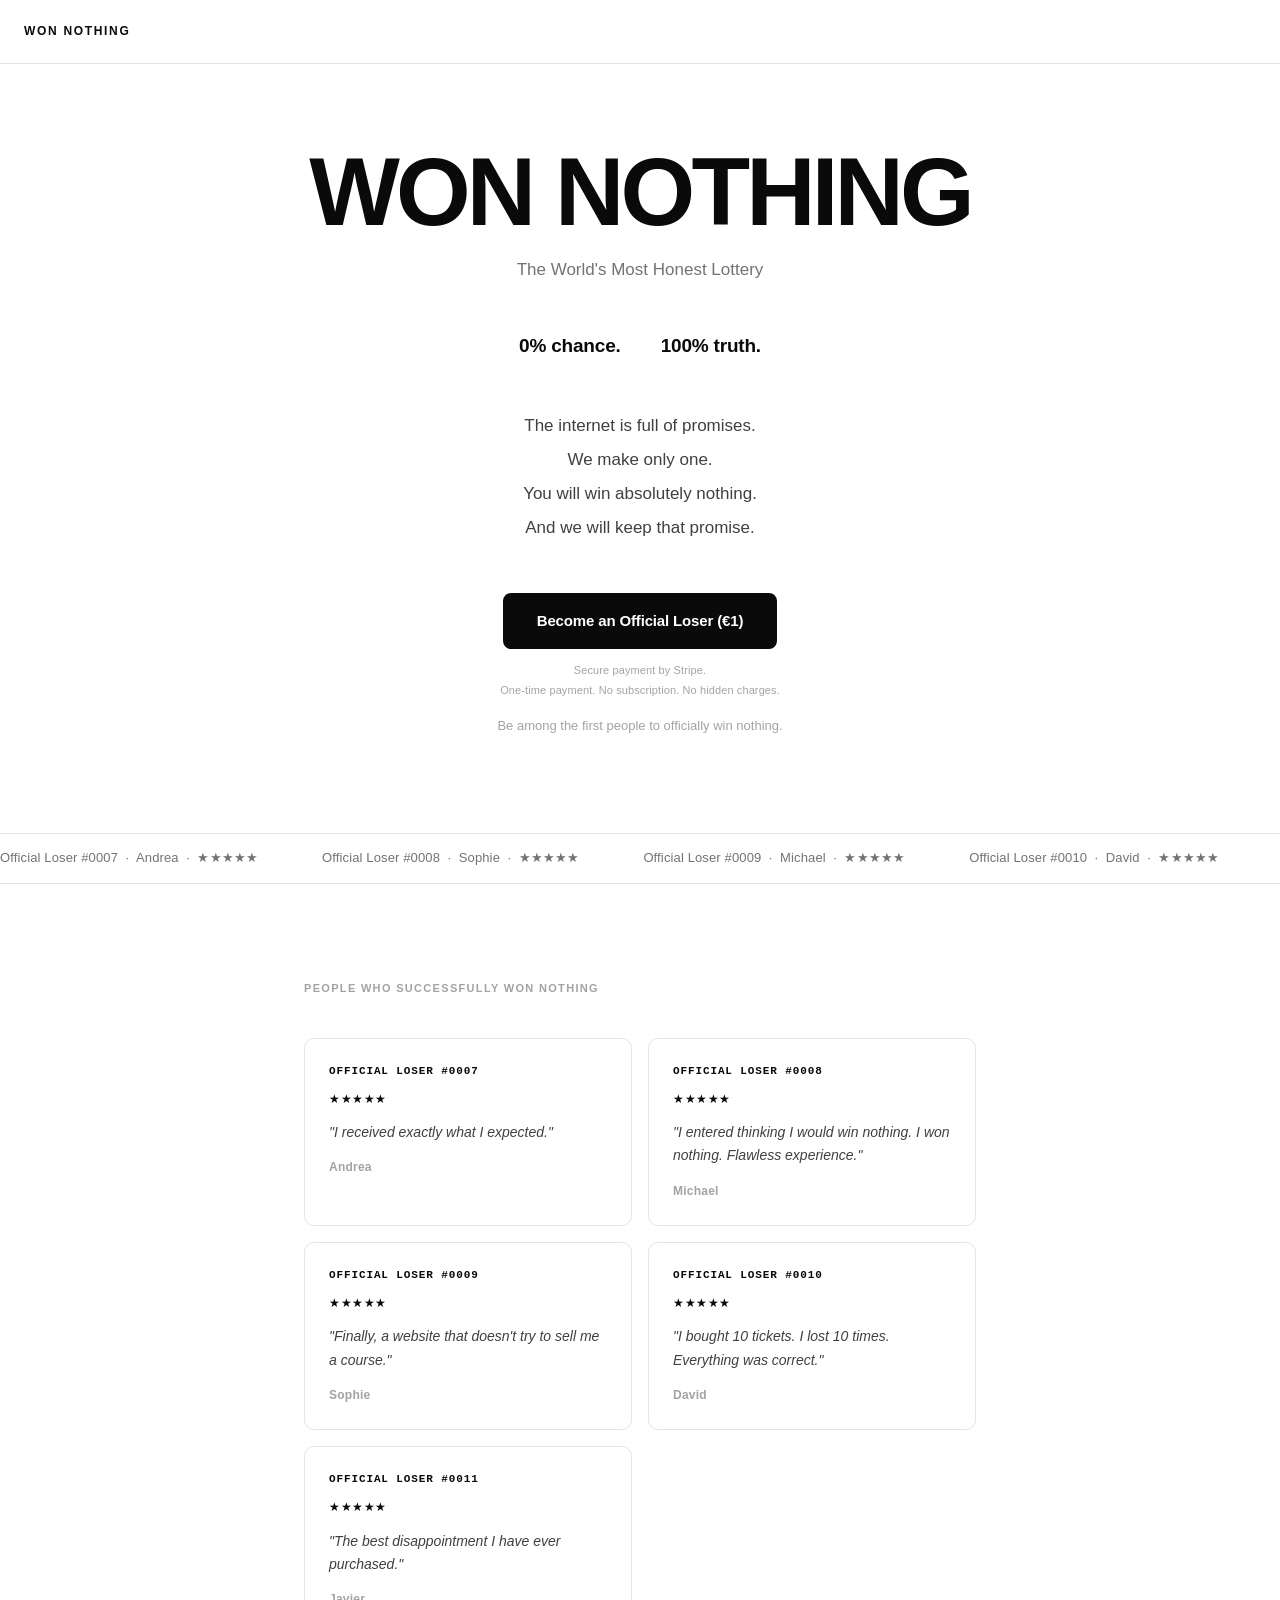
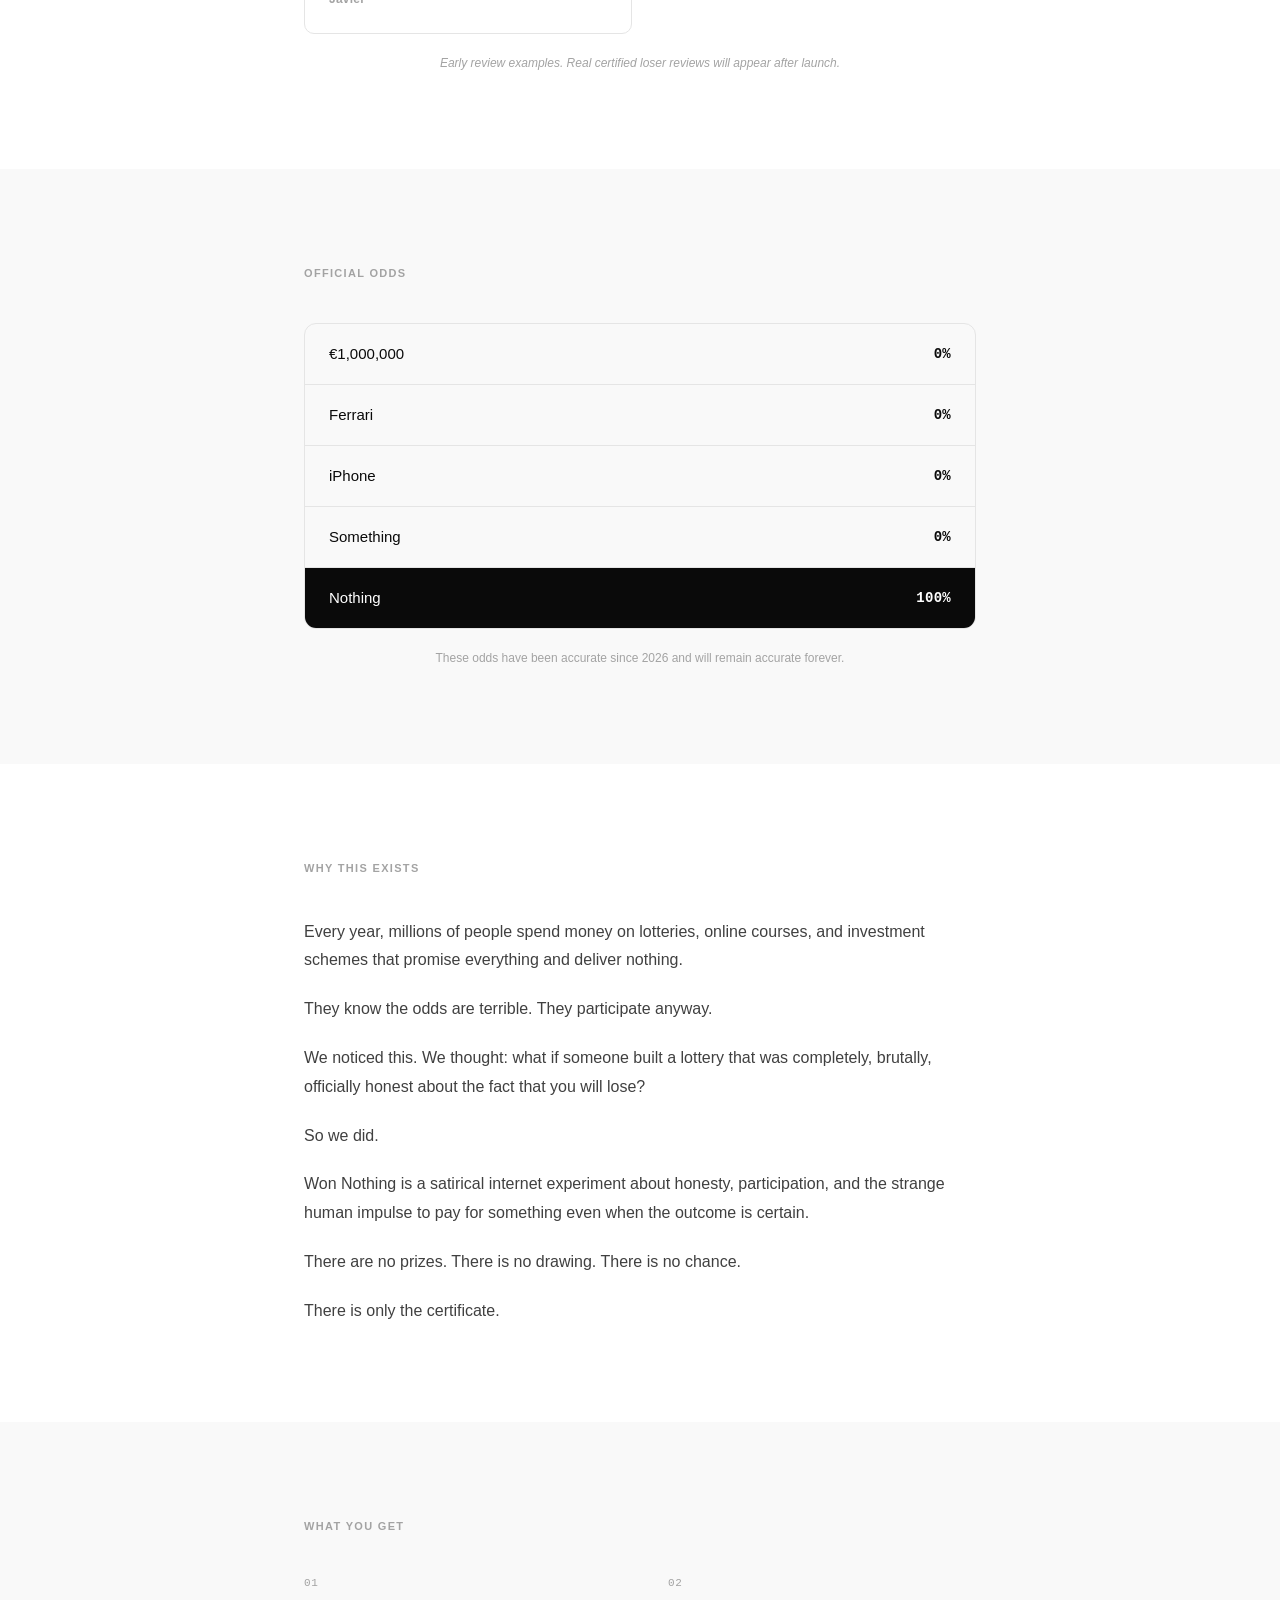
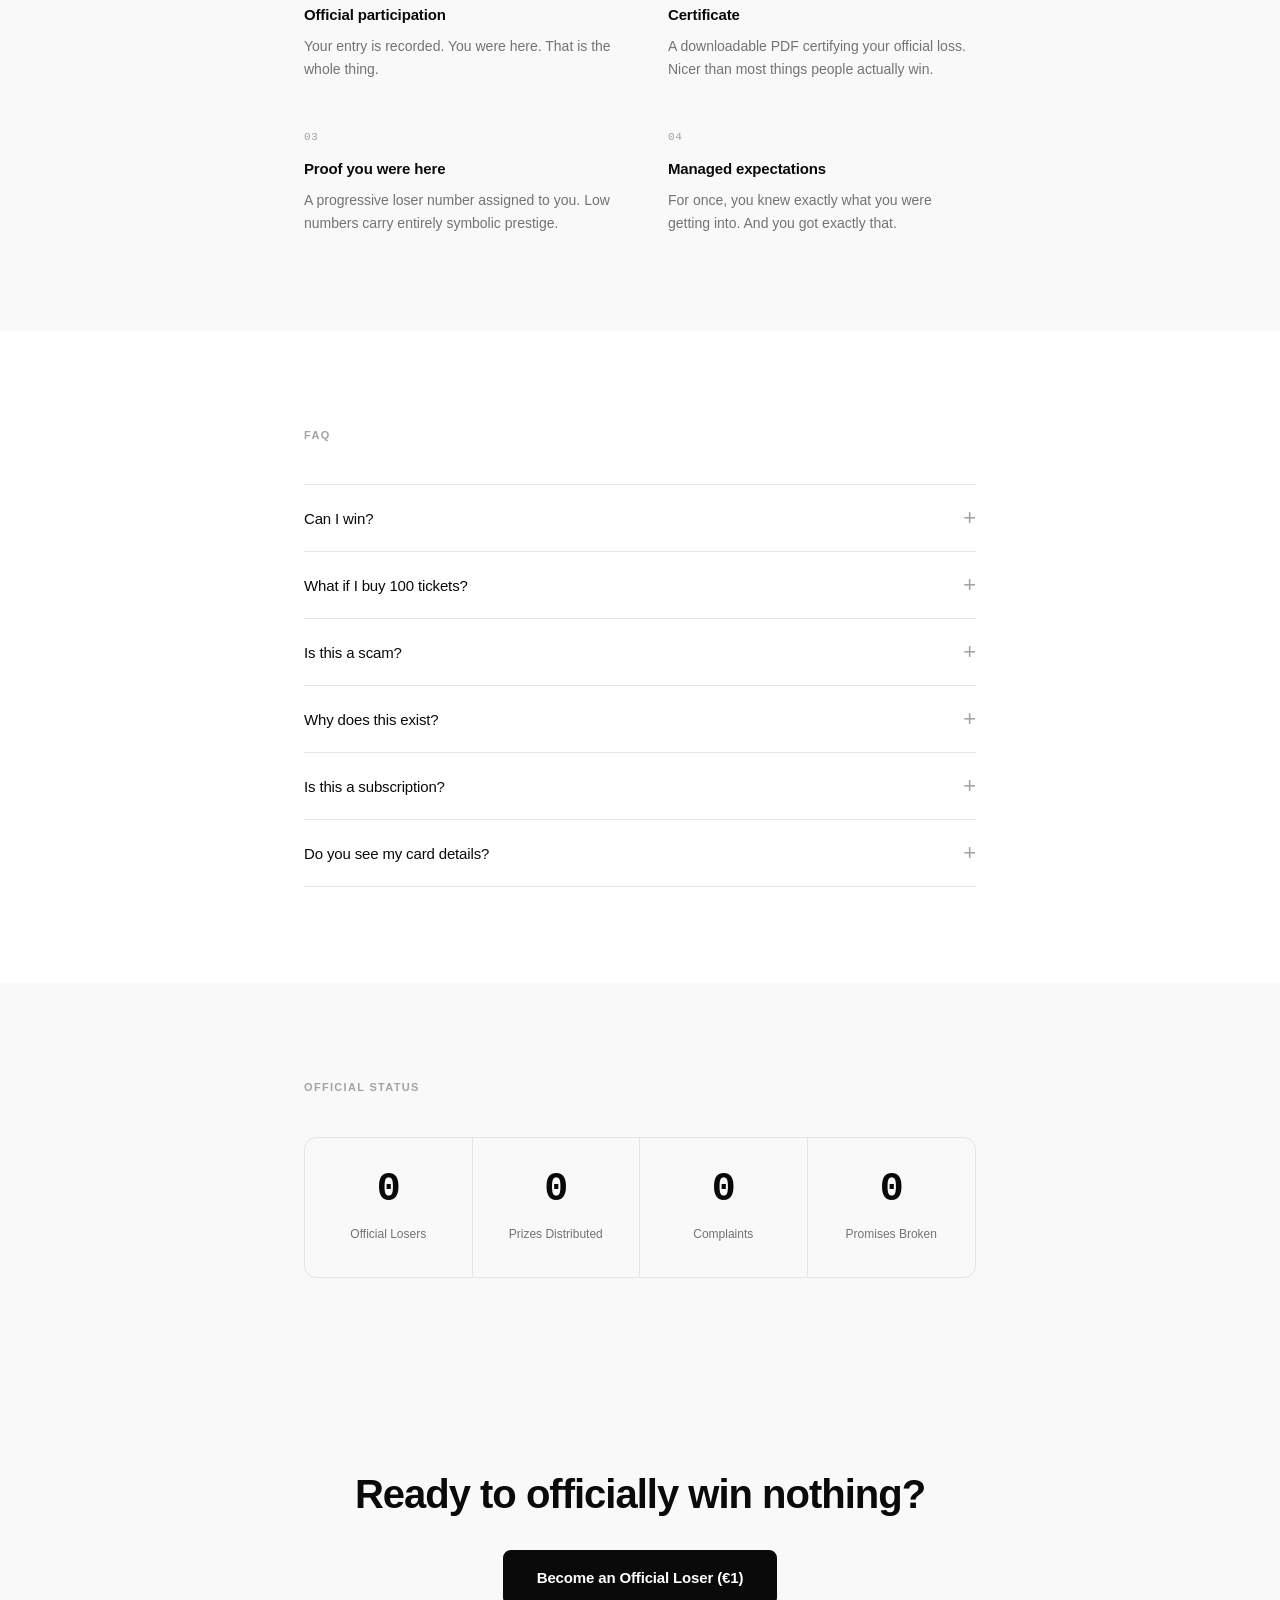
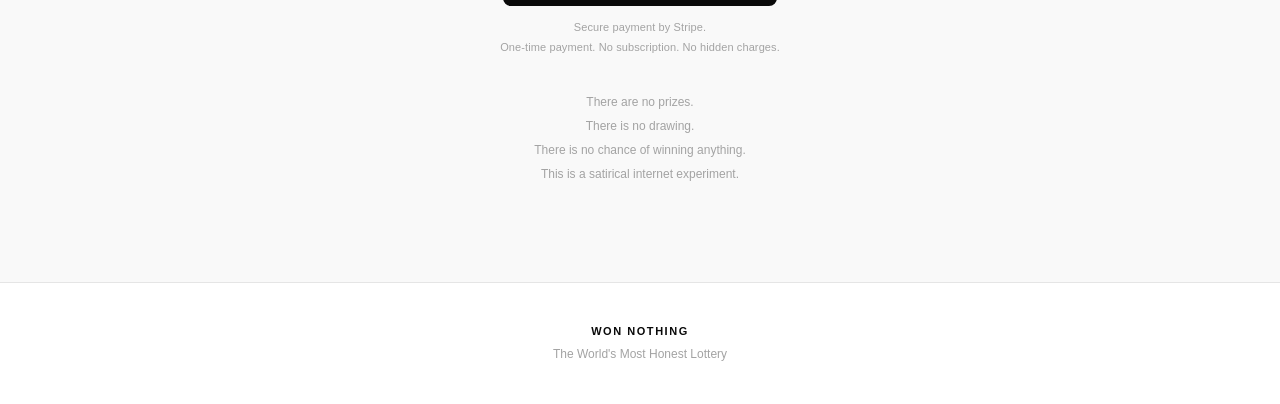
==== commit 6a23c257: "Sprint 2.1: payment trust layer - Stripe trust text, 2 FAQ added" ====
--- a/index.html
+++ b/index.html
@@ -33,6 +33,7 @@
         <p>And we will keep that promise.</p>
       </div>
       <a href="https://stripe-link-placeholder.com" class="btn">Become an Official Loser (€1)</a>
+      <p class="btn-trust">Secure payment by Stripe.<br>One-time payment. No subscription. No hidden charges.</p>
       <p class="hero-secondary">Be among the first people to officially win nothing.</p>
     </div>
   </section>
@@ -208,6 +209,20 @@
           </div>
         </div>
 
+        <div class="faq-item">
+          <button class="faq-q" aria-expanded="false">Is this a subscription?</button>
+          <div class="faq-a" hidden>
+            <p>No.<br>You pay once. You lose once.<br>No recurring payments. No hidden charges.<br>No surprise emails. No surprise anything.</p>
+          </div>
+        </div>
+
+        <div class="faq-item">
+          <button class="faq-q" aria-expanded="false">Do you see my card details?</button>
+          <div class="faq-a" hidden>
+            <p>No.<br>Payments are processed securely by Stripe.<br>We never see or store your card information.</p>
+          </div>
+        </div>
+
       </div>
     </div>
   </section>
@@ -242,6 +257,7 @@
     <div class="container">
       <h2 class="final-cta-title">Ready to officially win nothing?</h2>
       <a href="https://stripe-link-placeholder.com" class="btn">Become an Official Loser (€1)</a>
+      <p class="btn-trust">Secure payment by Stripe.<br>One-time payment. No subscription. No hidden charges.</p>
       <p class="disclaimer">
         There are no prizes.<br>
         There is no drawing.<br>
--- a/styles.css
+++ b/styles.css
@@ -116,6 +116,15 @@
   font-size: 17px;
   color: var(--gray-700);
   line-height: 1.9;
+}
+
+.btn-trust {
+  font-size: 11px;
+  color: var(--gray-400);
+  text-align: center;
+  line-height: 1.8;
+  margin-top: 12px;
+  letter-spacing: 0.01em;
 }
 
 .hero-secondary {
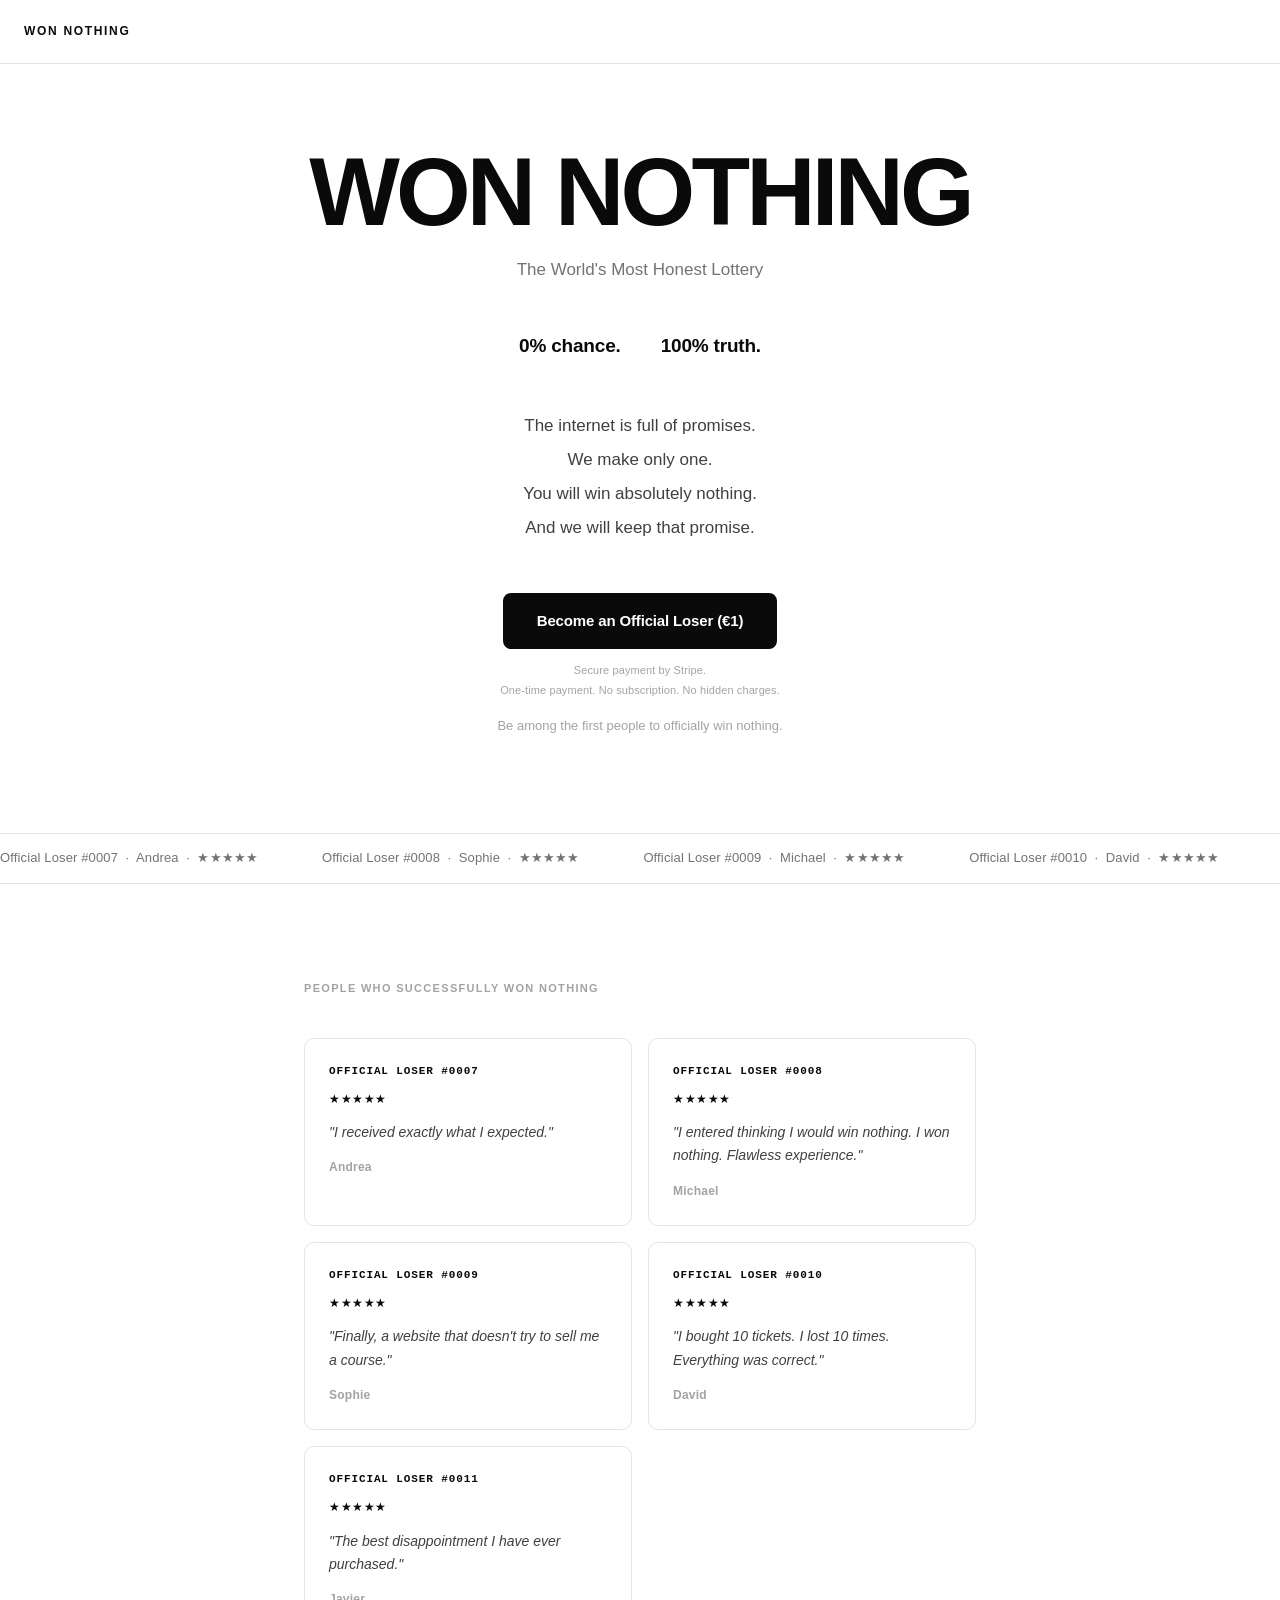
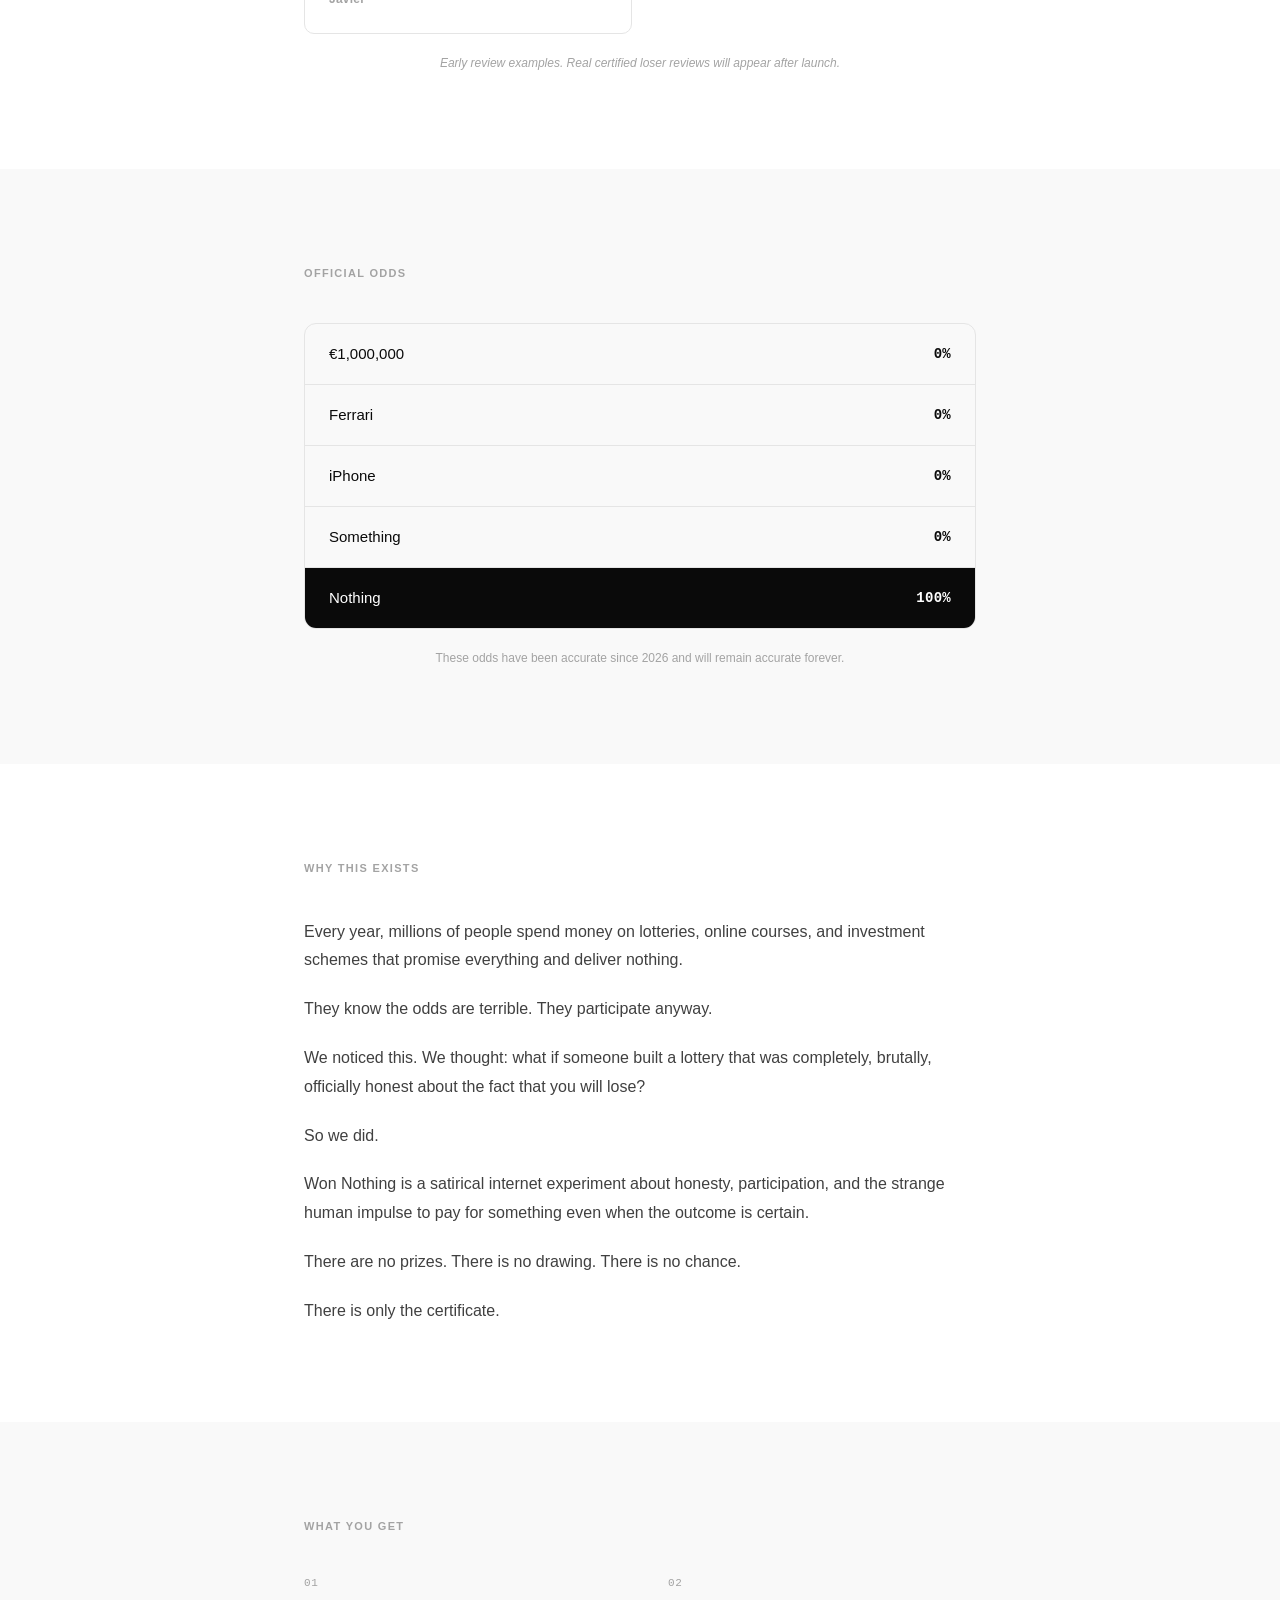
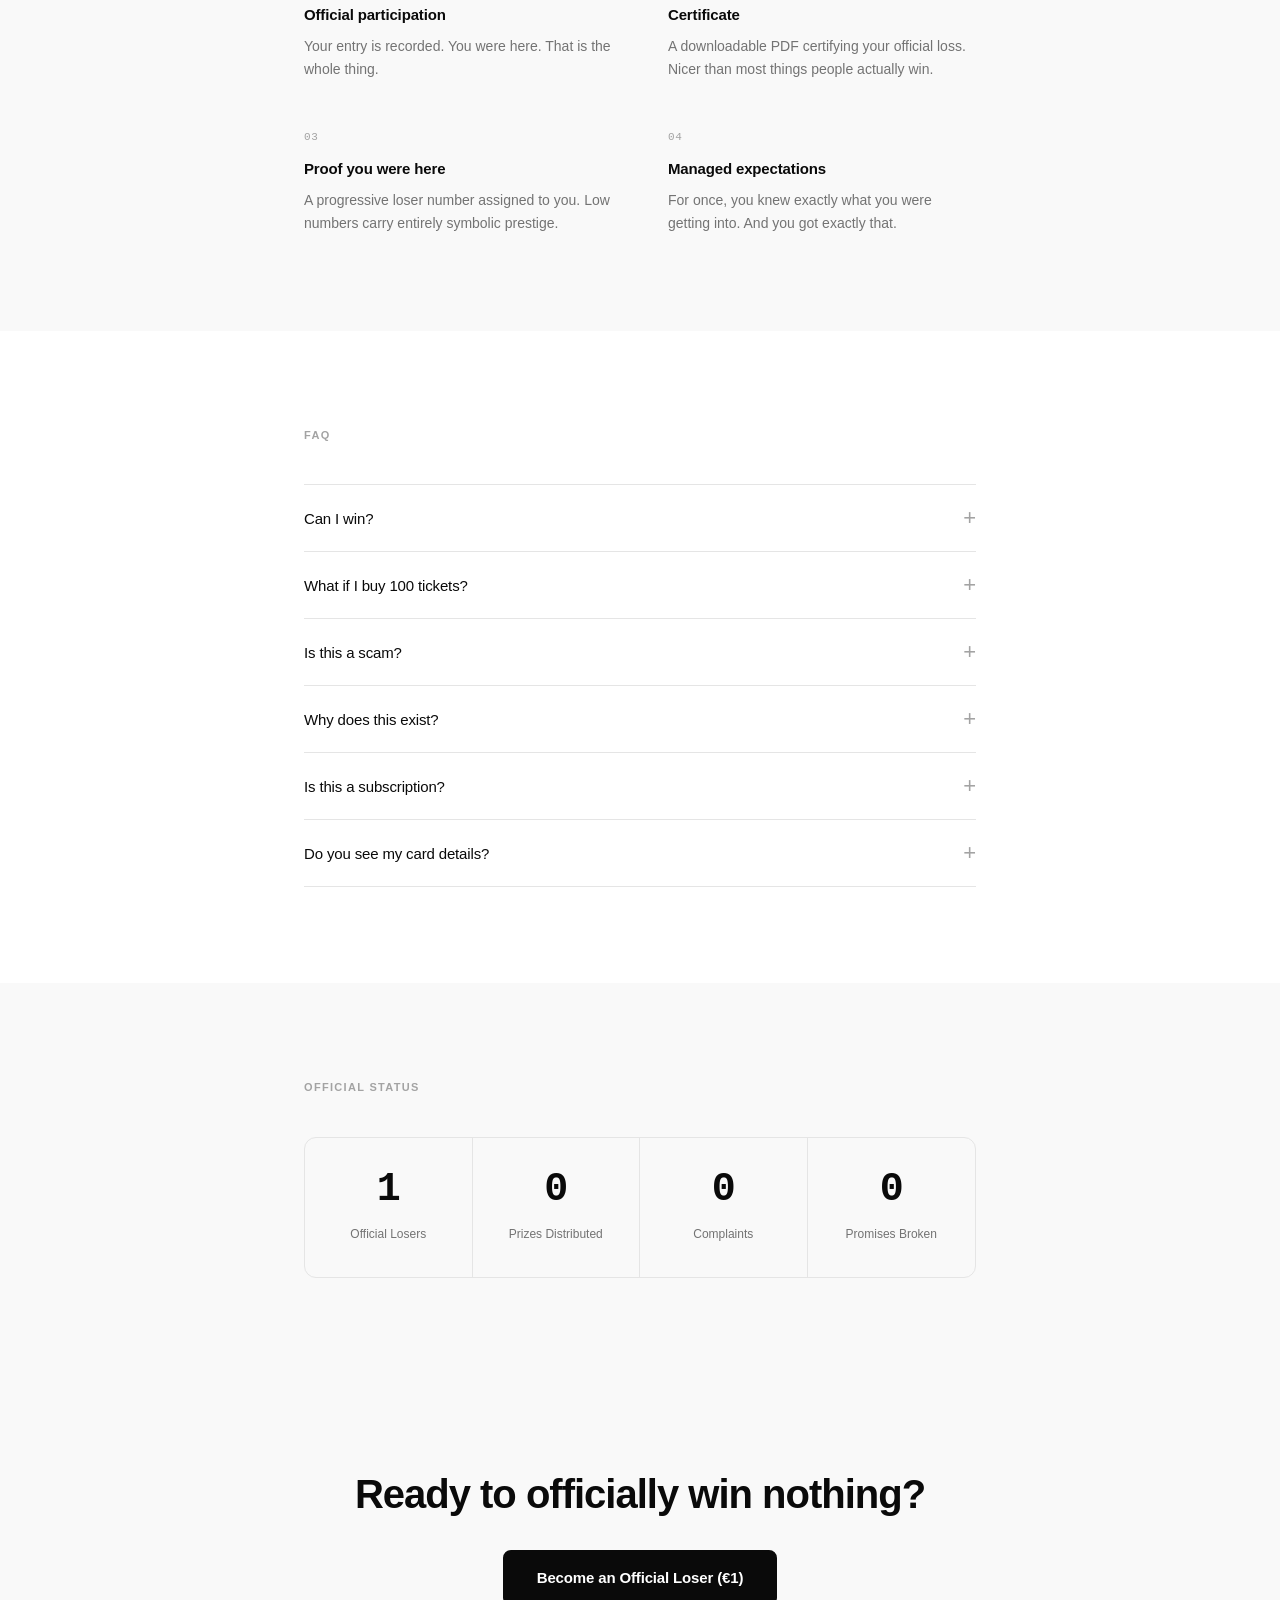
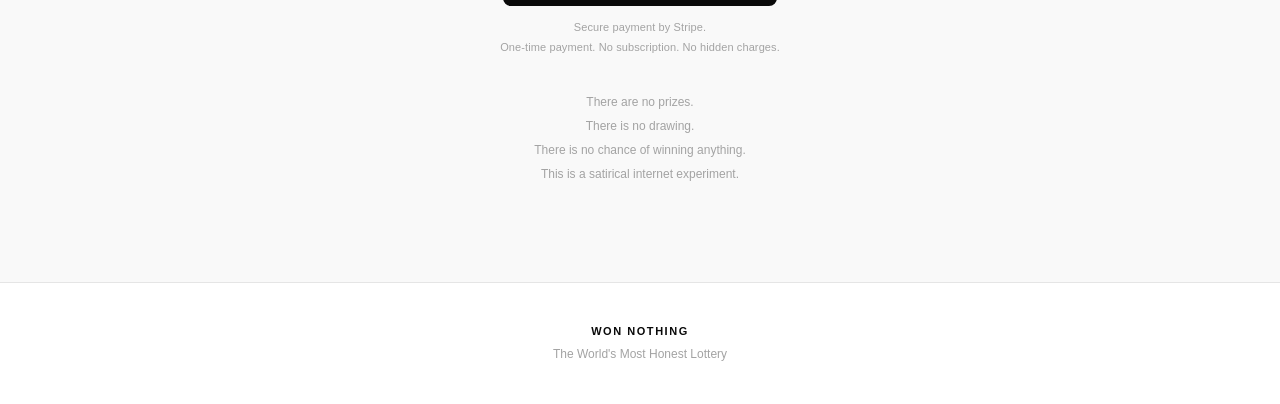
==== commit dd769a0b: "Sprint 2.5 — Centralize loser counter in counter.json" ====
--- a/index.html
+++ b/index.html
@@ -32,7 +32,7 @@
         <p>You will win absolutely nothing.</p>
         <p>And we will keep that promise.</p>
       </div>
-      <a href="https://stripe-link-placeholder.com" class="btn">Become an Official Loser (€1)</a>
+      <a href="https://buy.stripe.com/4gM5kFdwd73bc6A0Qs28800" class="btn">Become an Official Loser (€1)</a>
       <p class="btn-trust">Secure payment by Stripe.<br>One-time payment. No subscription. No hidden charges.</p>
       <p class="hero-secondary">Be among the first people to officially win nothing.</p>
     </div>
@@ -233,19 +233,19 @@
       <p class="section-label">Official Status</p>
       <div class="status-grid">
         <div class="status-item">
-          <span class="status-number">0</span>
+          <span class="status-number" data-counter="official_losers">0</span>
           <span class="status-label">Official Losers</span>
         </div>
         <div class="status-item">
-          <span class="status-number">0</span>
+          <span class="status-number" data-counter="prizes_distributed">0</span>
           <span class="status-label">Prizes Distributed</span>
         </div>
         <div class="status-item">
-          <span class="status-number">0</span>
+          <span class="status-number" data-counter="complaints">0</span>
           <span class="status-label">Complaints</span>
         </div>
         <div class="status-item">
-          <span class="status-number">0</span>
+          <span class="status-number" data-counter="promises_broken">0</span>
           <span class="status-label">Promises Broken</span>
         </div>
       </div>
@@ -256,7 +256,7 @@
   <section class="section final-cta">
     <div class="container">
       <h2 class="final-cta-title">Ready to officially win nothing?</h2>
-      <a href="https://stripe-link-placeholder.com" class="btn">Become an Official Loser (€1)</a>
+      <a href="https://buy.stripe.com/4gM5kFdwd73bc6A0Qs28800" class="btn">Become an Official Loser (€1)</a>
       <p class="btn-trust">Secure payment by Stripe.<br>One-time payment. No subscription. No hidden charges.</p>
       <p class="disclaimer">
         There are no prizes.<br>
--- a/styles.css
+++ b/styles.css
@@ -376,6 +376,99 @@
   color: var(--gray-400);
 }
 
+/* ── WELCOME LOSER PAGE ── */
+.wl-secondary-actions {
+  display: flex;
+  gap: 12px;
+  flex-wrap: wrap;
+  justify-content: center;
+  width: 100%;
+  max-width: 400px;
+  margin-top: 4px;
+}
+
+.wl-secondary-actions .btn-outline {
+  flex: 1;
+  min-width: 160px;
+  text-align: center;
+}
+
+.ticket-badge {
+  display: inline-block;
+  font-size: 10px;
+  font-weight: 700;
+  letter-spacing: 0.12em;
+  text-transform: uppercase;
+  background: var(--black);
+  color: var(--white);
+  padding: 4px 10px;
+  border-radius: 4px;
+  margin-top: 14px;
+}
+
+.wl-mini-stats {
+  display: grid;
+  grid-template-columns: repeat(3, 1fr);
+  border: 1px solid var(--gray-200);
+  border-radius: 8px;
+  overflow: hidden;
+  margin-top: 24px;
+}
+
+.wl-mini-stat {
+  padding: 20px 12px;
+  text-align: center;
+  border-right: 1px solid var(--gray-200);
+}
+
+.wl-mini-stat:last-child {
+  border-right: none;
+}
+
+.wl-mini-stat-number {
+  display: block;
+  font-family: var(--mono);
+  font-size: 28px;
+  font-weight: 700;
+  letter-spacing: -0.03em;
+  line-height: 1;
+  margin-bottom: 6px;
+  color: var(--black);
+}
+
+.wl-mini-stat-label {
+  font-size: 11px;
+  color: var(--gray-500);
+  line-height: 1.45;
+}
+
+.wl-statement-intro {
+  font-size: 13px;
+  color: var(--gray-500);
+  text-align: center;
+  max-width: 400px;
+  margin-bottom: 16px;
+  line-height: 1.65;
+}
+
+/* ── THANK YOU NOTICE ── */
+.ty-notice {
+  background: var(--gray-50);
+  border: 1px solid var(--gray-200);
+  border-radius: 8px;
+  padding: 16px 20px;
+  margin-top: 24px;
+  font-size: 13px;
+  color: var(--gray-500);
+  text-align: center;
+  line-height: 1.7;
+}
+
+.ty-notice a {
+  color: var(--black);
+  text-decoration: underline;
+}
+
 /* ── THANK YOU PAGE ── */
 .ty-hero {
   padding-top: calc(var(--nav-h) + 80px);
@@ -660,6 +753,30 @@
   color: var(--black);
 }
 
+/* ── SHARE PAGE ── */
+.share-copy-block {
+  border: 1px solid var(--gray-200);
+  border-radius: 12px;
+  padding: 32px;
+  background: var(--white);
+  max-width: 480px;
+  margin: 0 auto;
+}
+
+.share-copy-text {
+  font-size: 15px;
+  line-height: 1.8;
+  color: var(--black);
+  margin: 0;
+}
+
+.share-copy-note {
+  font-size: 12px;
+  color: var(--gray-500);
+  text-align: center;
+  margin-top: 12px;
+}
+
 /* ── RESPONSIVE ── */
 @media (max-width: 600px) {
   :root {
